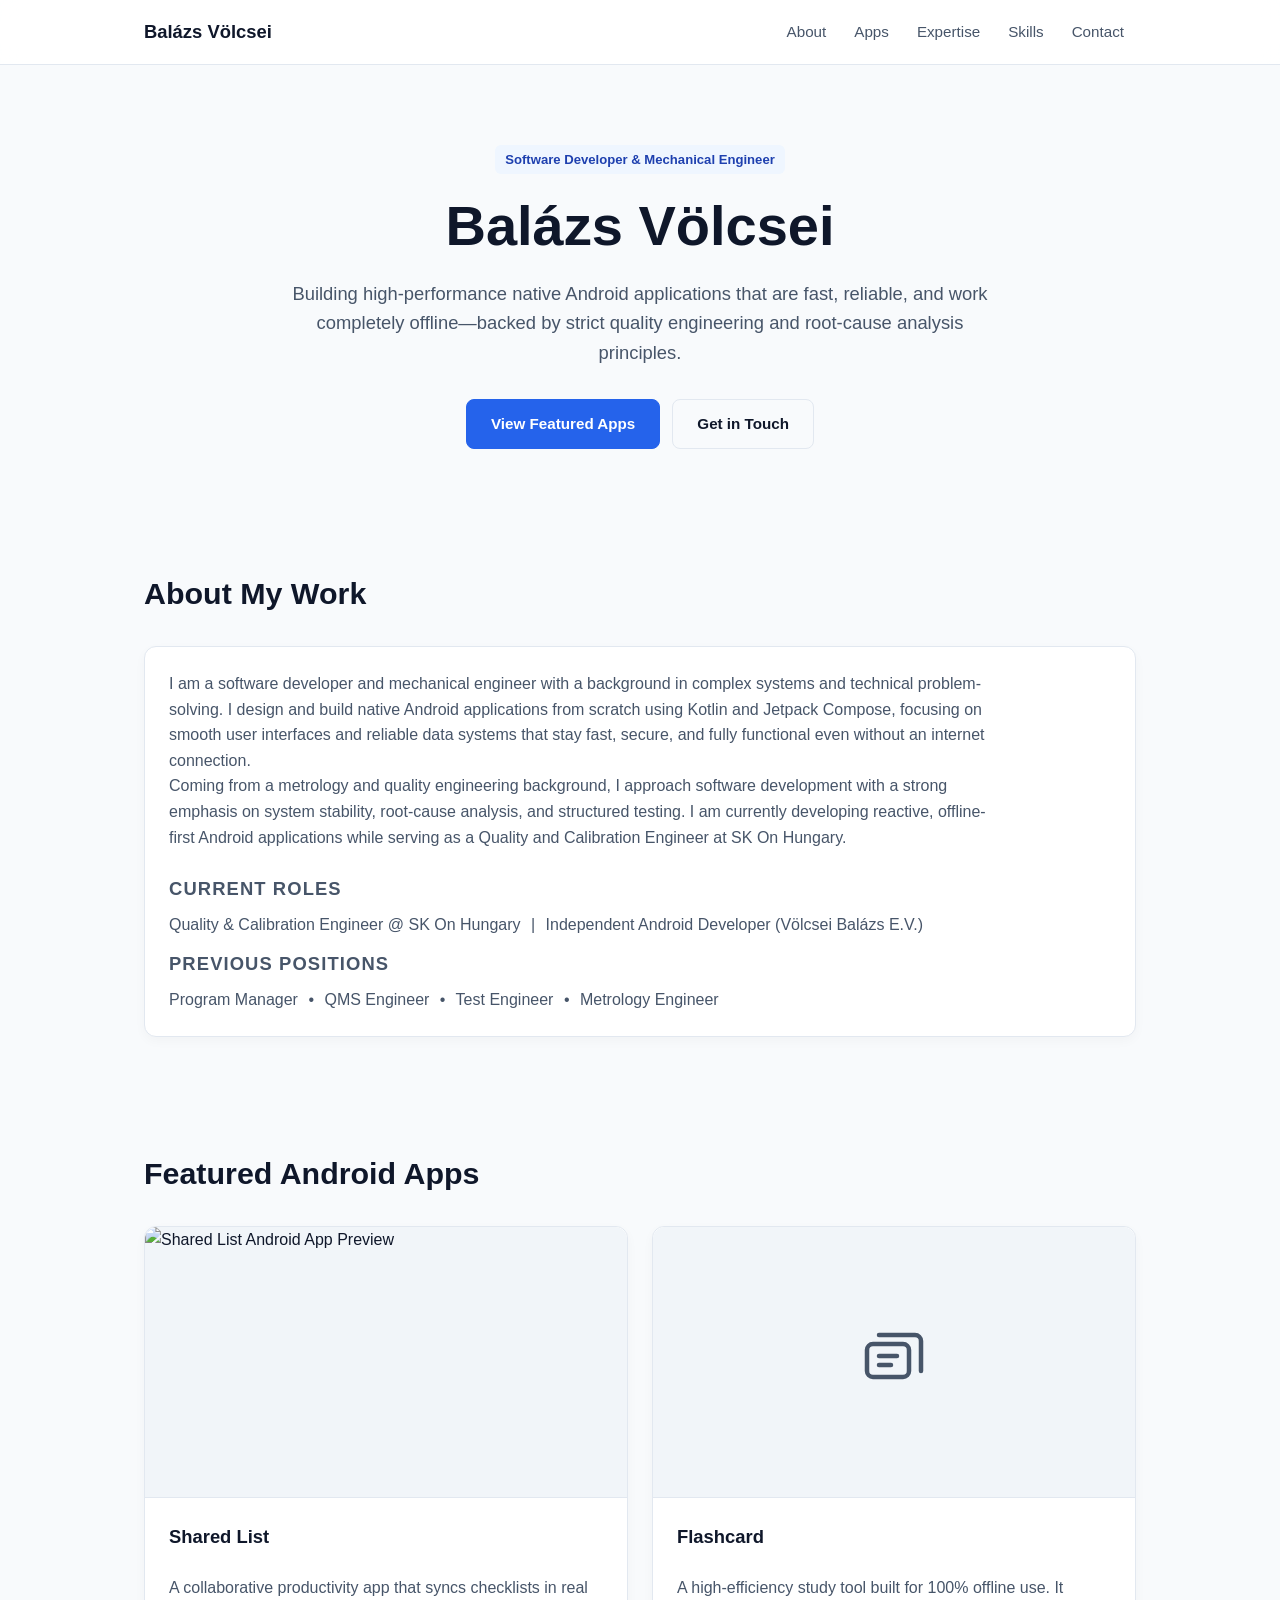
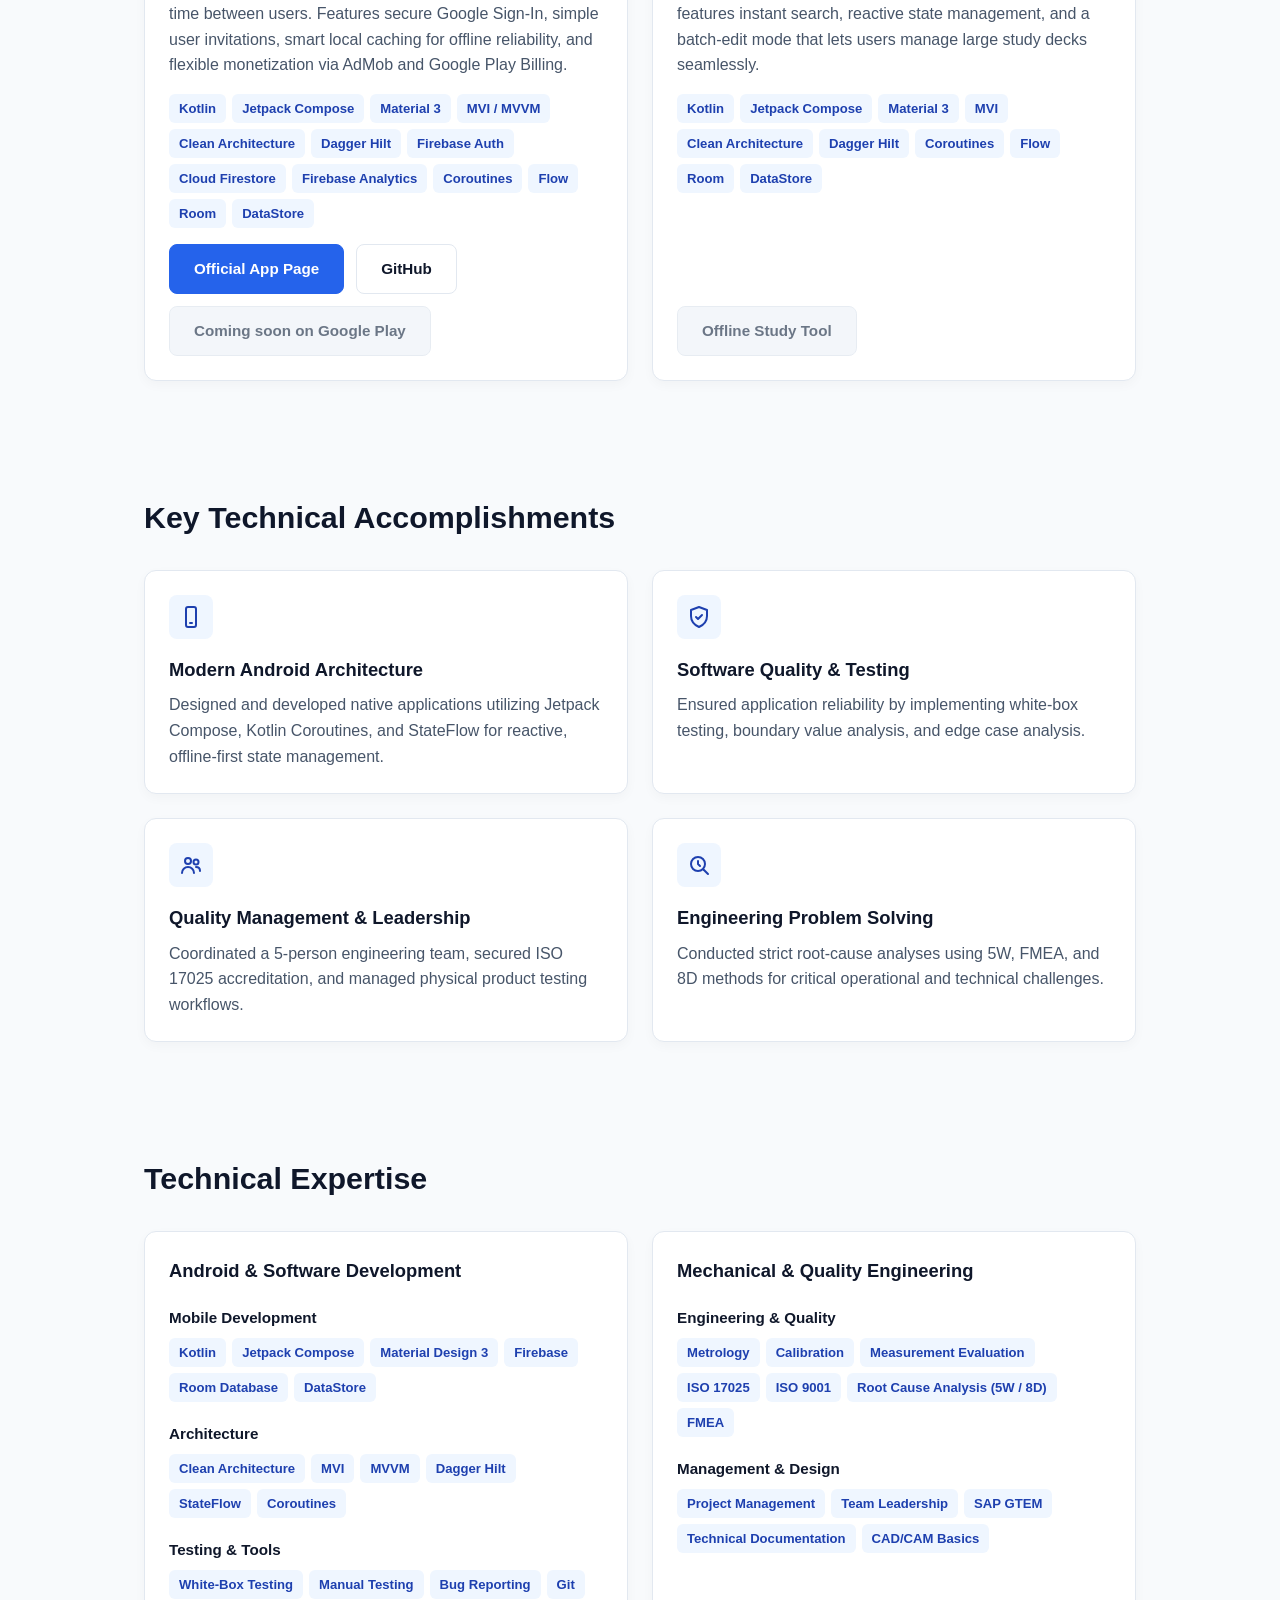
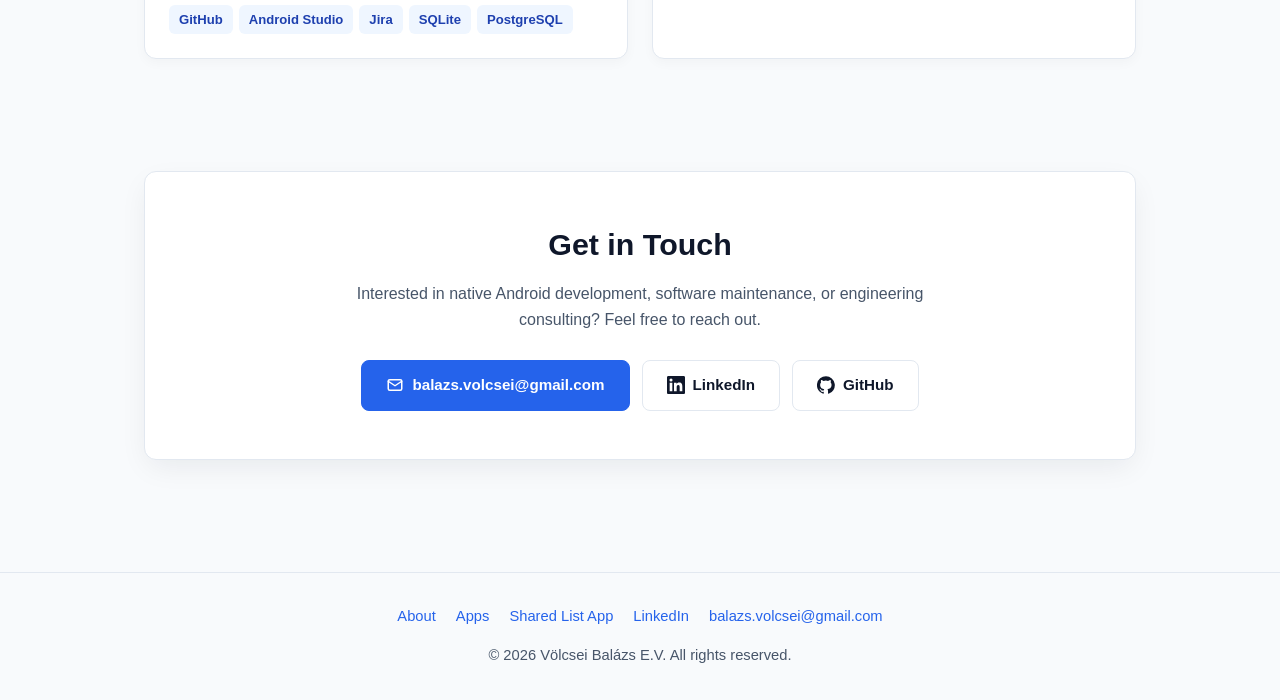
==== index.html @ e43daa0a "feat: add portfolio website with index.html, style.css, and updated README" ====
<!DOCTYPE html>
<html lang="en">
<head>
  <meta charset="UTF-8">
  <meta name="viewport" content="width=device-width, initial-scale=1">
  <title>Balázs Völcsei – Android Developer &amp; Mechanical Engineer</title>
  <meta name="description" content="Portfolio of Balázs Völcsei: native offline-first Android apps built with Kotlin and Jetpack Compose, backed by quality engineering.">
  <meta name="color-scheme" content="light dark">
  <link rel="stylesheet" href="style.css">
</head>
<body id="top">

<header class="site-header">
  <div class="header-inner">
    <a class="brand" href="#top">Balázs Völcsei</a>
    <nav aria-label="Main navigation">
      <a href="#about">About</a>
      <a href="#apps">Apps</a>
      <a href="#expertise">Expertise</a>
      <a href="#skills">Skills</a>
      <a href="#contact">Contact</a>
    </nav>
  </div>
</header>

<main>
  <section class="hero">
    <div class="container">
      <span class="badge">Software Developer &amp; Mechanical Engineer</span>
      <h1>Balázs Völcsei</h1>
      <p>Building high-performance native Android applications that are fast, reliable, and work completely offline—backed by strict quality engineering and root-cause analysis principles.</p>
      <div class="hero-actions">
        <a class="btn" href="#apps">View Featured Apps</a>
        <a class="btn-outline" href="#contact">Get in Touch</a>
      </div>
    </div>
  </section>

  <section class="block" id="about">
    <div class="container">
      <h2>About My Work</h2>
      <div class="card">
        <div class="about-text">
          <p>I am a software developer and mechanical engineer with a background in complex systems and technical problem-solving. I design and build native Android applications from scratch using Kotlin and Jetpack Compose, focusing on smooth user interfaces and reliable data systems that stay fast, secure, and fully functional even without an internet connection.</p>
          <p>Coming from a metrology and quality engineering background, I approach software development with a strong emphasis on system stability, root-cause analysis, and structured testing. I am currently developing reactive, offline-first Android applications while serving as a Quality and Calibration Engineer at SK On Hungary.</p>
        </div>
        <div class="role-strip">
          <div>
            <h3>Current Roles</h3>
            <p>Quality &amp; Calibration Engineer @ SK On Hungary <span class="sep">|</span> Independent Android Developer (Völcsei Balázs E.V.)</p>
          </div>
          <div>
            <h3>Previous Positions</h3>
            <p>Program Manager <span class="sep">•</span> QMS Engineer <span class="sep">•</span> Test Engineer <span class="sep">•</span> Metrology Engineer</p>
          </div>
        </div>
      </div>
    </div>
  </section>

  <section class="block" id="apps">
    <div class="container">
      <h2>Featured Android Apps</h2>
      <div class="grid-2">

        <article class="card app-card">
          <div class="preview">
            <img src="https://github.com/user-attachments/assets/419040e9-edf5-4b3a-be6b-ce8bc3523b4f" alt="Shared List Android App Preview" loading="lazy">
          </div>
          <div class="body">
            <h3>Shared List</h3>
            <p>A collaborative productivity app that syncs checklists in real time between users. Features secure Google Sign-In, simple user invitations, smart local caching for offline reliability, and flexible monetization via AdMob and Google Play Billing.</p>
            <div class="tags">
              <span class="tag">Kotlin</span><span class="tag">Jetpack Compose</span><span class="tag">Material 3</span><span class="tag">MVI / MVVM</span><span class="tag">Clean Architecture</span><span class="tag">Dagger Hilt</span><span class="tag">Firebase Auth</span><span class="tag">Cloud Firestore</span><span class="tag">Firebase Analytics</span><span class="tag">Coroutines</span><span class="tag">Flow</span><span class="tag">Room</span><span class="tag">DataStore</span>
            </div>
            <div class="card-actions">
              <a class="btn" href="https://balazs-volcsei.github.io/shared-list-android/">Official App Page</a>
              <a class="btn-outline" href="https://github.com/balazs-volcsei/shared-list-android">GitHub</a>
              <span class="btn-disabled" aria-disabled="true">Coming soon on Google Play</span>
            </div>
          </div>
        </article>

        <article class="card app-card">
          <div class="preview placeholder">
            <!-- Replace this placeholder with the screenshot when available:
                 <img src="path/to/flashcard-screenshot.png" alt="Flashcard Android App Preview" loading="lazy"> -->
            <svg viewBox="0 0 24 24" fill="none" stroke="currentColor" stroke-width="1.5" stroke-linecap="round" stroke-linejoin="round" aria-hidden="true">
              <rect x="3" y="6" width="14" height="11" rx="2"/>
              <path d="M7 3h12a2 2 0 0 1 2 2v10"/>
              <path d="M7 10h6M7 13h4"/>
            </svg>
          </div>
          <div class="body">
            <h3>Flashcard</h3>
            <p>A high-efficiency study tool built for 100% offline use. It features instant search, reactive state management, and a batch-edit mode that lets users manage large study decks seamlessly.</p>
            <div class="tags">
              <span class="tag">Kotlin</span><span class="tag">Jetpack Compose</span><span class="tag">Material 3</span><span class="tag">MVI</span><span class="tag">Clean Architecture</span><span class="tag">Dagger Hilt</span><span class="tag">Coroutines</span><span class="tag">Flow</span><span class="tag">Room</span><span class="tag">DataStore</span>
            </div>
            <div class="card-actions">
              <!-- When published, replace with: <a class="btn" href="GOOGLE_PLAY_OR_GITHUB_URL">...</a> -->
              <span class="btn-disabled" aria-disabled="true">Offline Study Tool</span>
            </div>
          </div>
        </article>

      </div>
    </div>
  </section>

  <section class="block" id="expertise">
    <div class="container">
      <h2>Key Technical Accomplishments</h2>
      <div class="grid-2">
        <div class="card">
          <div class="card-icon"><svg viewBox="0 0 24 24" fill="none" stroke="currentColor" stroke-width="2" stroke-linecap="round" stroke-linejoin="round" aria-hidden="true"><rect x="7" y="2" width="10" height="20" rx="2"/><path d="M11 18h2"/></svg></div>
          <h3>Modern Android Architecture</h3>
          <p>Designed and developed native applications utilizing Jetpack Compose, Kotlin Coroutines, and StateFlow for reactive, offline-first state management.</p>
        </div>
        <div class="card">
          <div class="card-icon"><svg viewBox="0 0 24 24" fill="none" stroke="currentColor" stroke-width="2" stroke-linecap="round" stroke-linejoin="round" aria-hidden="true"><path d="M12 2l8 3v6c0 5-3.5 9-8 11-4.5-2-8-6-8-11V5z"/><path d="M9 12l2 2 4-4"/></svg></div>
          <h3>Software Quality &amp; Testing</h3>
          <p>Ensured application reliability by implementing white-box testing, boundary value analysis, and edge case analysis.</p>
        </div>
        <div class="card">
          <div class="card-icon"><svg viewBox="0 0 24 24" fill="none" stroke="currentColor" stroke-width="2" stroke-linecap="round" stroke-linejoin="round" aria-hidden="true"><circle cx="9" cy="8" r="3"/><path d="M3 20c0-3.3 2.7-6 6-6s6 2.7 6 6"/><circle cx="17" cy="9" r="2.5"/><path d="M17 14c2.5 0 4 1.8 4 4"/></svg></div>
          <h3>Quality Management &amp; Leadership</h3>
          <p>Coordinated a 5-person engineering team, secured ISO 17025 accreditation, and managed physical product testing workflows.</p>
        </div>
        <div class="card">
          <div class="card-icon"><svg viewBox="0 0 24 24" fill="none" stroke="currentColor" stroke-width="2" stroke-linecap="round" stroke-linejoin="round" aria-hidden="true"><circle cx="11" cy="11" r="7"/><path d="M21 21l-4.3-4.3"/><path d="M11 8v3l2 2"/></svg></div>
          <h3>Engineering Problem Solving</h3>
          <p>Conducted strict root-cause analyses using 5W, FMEA, and 8D methods for critical operational and technical challenges.</p>
        </div>
      </div>
    </div>
  </section>

  <section class="block" id="skills">
    <div class="container">
      <h2>Technical Expertise</h2>
      <div class="grid-2">
        <div class="card">
          <h3>Android &amp; Software Development</h3>
          <div class="skill-group">
            <h4>Mobile Development</h4>
            <div class="tags"><span class="tag">Kotlin</span><span class="tag">Jetpack Compose</span><span class="tag">Material Design 3</span><span class="tag">Firebase</span><span class="tag">Room Database</span><span class="tag">DataStore</span></div>
          </div>
          <div class="skill-group">
            <h4>Architecture</h4>
            <div class="tags"><span class="tag">Clean Architecture</span><span class="tag">MVI</span><span class="tag">MVVM</span><span class="tag">Dagger Hilt</span><span class="tag">StateFlow</span><span class="tag">Coroutines</span></div>
          </div>
          <div class="skill-group">
            <h4>Testing &amp; Tools</h4>
            <div class="tags"><span class="tag">White-Box Testing</span><span class="tag">Manual Testing</span><span class="tag">Bug Reporting</span><span class="tag">Git</span><span class="tag">GitHub</span><span class="tag">Android Studio</span><span class="tag">Jira</span><span class="tag">SQLite</span><span class="tag">PostgreSQL</span></div>
          </div>
        </div>
        <div class="card">
          <h3>Mechanical &amp; Quality Engineering</h3>
          <div class="skill-group">
            <h4>Engineering &amp; Quality</h4>
            <div class="tags"><span class="tag">Metrology</span><span class="tag">Calibration</span><span class="tag">Measurement Evaluation</span><span class="tag">ISO 17025</span><span class="tag">ISO 9001</span><span class="tag">Root Cause Analysis (5W / 8D)</span><span class="tag">FMEA</span></div>
          </div>
          <div class="skill-group">
            <h4>Management &amp; Design</h4>
            <div class="tags"><span class="tag">Project Management</span><span class="tag">Team Leadership</span><span class="tag">SAP GTEM</span><span class="tag">Technical Documentation</span><span class="tag">CAD/CAM Basics</span></div>
          </div>
        </div>
      </div>
    </div>
  </section>

  <section class="block" id="contact">
    <div class="container">
      <div class="card contact-card">
        <h2>Get in Touch</h2>
        <p>Interested in native Android development, software maintenance, or engineering consulting? Feel free to reach out.</p>
        <div class="card-actions">
          <a class="btn" href="mailto:balazs.volcsei@gmail.com">
            <svg viewBox="0 0 24 24" fill="none" stroke="currentColor" stroke-width="2" stroke-linecap="round" stroke-linejoin="round" aria-hidden="true"><rect x="3" y="5" width="18" height="14" rx="2"/><path d="M3 7l9 6 9-6"/></svg>
            balazs.volcsei@gmail.com
          </a>
          <a class="btn-outline" href="https://www.linkedin.com/in/balazs-volcsei/">
            <svg viewBox="0 0 24 24" fill="currentColor" aria-hidden="true"><path d="M20.45 20.45h-3.56v-5.57c0-1.33-.03-3.04-1.85-3.04-1.86 0-2.14 1.45-2.14 2.94v5.67H9.34V9h3.41v1.56h.05c.48-.9 1.64-1.85 3.37-1.85 3.6 0 4.27 2.37 4.27 5.46v6.28zM5.34 7.43a2.06 2.06 0 1 1 0-4.12 2.06 2.06 0 0 1 0 4.12zM7.12 20.45H3.56V9h3.56v11.45zM22.22 0H1.77C.79 0 0 .77 0 1.73v20.54C0 23.23.79 24 1.77 24h20.45c.98 0 1.78-.77 1.78-1.73V1.73C24 .77 23.2 0 22.22 0z"/></svg>
            LinkedIn
          </a>
          <a class="btn-outline" href="https://github.com/balazs-volcsei">
            <svg viewBox="0 0 24 24" fill="currentColor" aria-hidden="true"><path d="M12 .3a12 12 0 0 0-3.8 23.4c.6.1.8-.3.8-.6v-2c-3.3.7-4-1.6-4-1.6-.6-1.4-1.4-1.8-1.4-1.8-1-.7.1-.7.1-.7 1.2.1 1.8 1.2 1.8 1.2 1 1.8 2.8 1.3 3.5 1 .1-.8.4-1.3.7-1.6-2.7-.3-5.5-1.3-5.5-5.9 0-1.3.5-2.4 1.2-3.2-.1-.3-.5-1.5.1-3.2 0 0 1-.3 3.3 1.2a11.5 11.5 0 0 1 6 0c2.3-1.5 3.3-1.2 3.3-1.2.6 1.7.2 2.9.1 3.2.8.8 1.2 1.9 1.2 3.2 0 4.6-2.8 5.6-5.5 5.9.4.4.8 1.1.8 2.2v3.3c0 .3.2.7.8.6A12 12 0 0 0 12 .3z"/></svg>
            GitHub
          </a>
        </div>
      </div>
    </div>
  </section>
</main>

<footer>
  <div class="container">
    <div class="footer-links">
      <a href="#about">About</a>
      <a href="#apps">Apps</a>
      <a href="https://balazs-volcsei.github.io/shared-list-android/">Shared List App</a>
      <a href="https://www.linkedin.com/in/balazs-volcsei/">LinkedIn</a>
      <a href="mailto:balazs.volcsei@gmail.com">balazs.volcsei@gmail.com</a>
    </div>
    <p>&copy; 2026 Völcsei Balázs E.V. All rights reserved.</p>
  </div>
</footer>

</body>
</html>
---- style.css ----
:root {
  --bg: #f8fafc; --surface: #ffffff; --surface-hover: #f1f5f9;
  --header-bg: rgba(255, 255, 255, 0.88);
  --text: #0f172a; --text-muted: #475569;
  --primary: #2563eb; --primary-hover: #1d4ed8;
  --border: #e2e8f0; --badge-bg: #eff6ff; --badge-text: #1e40af;
  --shadow: 0 10px 30px -5px rgba(15, 23, 42, 0.08);
  --card-shadow: 0 4px 12px rgba(15, 23, 42, 0.03);
}
@media (prefers-color-scheme: dark) {
  :root {
    --bg: #0b1120; --surface: #151f32; --surface-hover: #1e293b;
    --header-bg: rgba(21, 31, 50, 0.88);
    --text: #f8fafc; --text-muted: #94a3b8;
    --primary: #3b82f6; --primary-hover: #60a5fa;
    --border: #26354d; --badge-bg: rgba(59, 130, 246, 0.16); --badge-text: #93c5fd;
    --shadow: 0 16px 36px -6px rgba(0, 0, 0, 0.45);
    --card-shadow: 0 4px 16px rgba(0, 0, 0, 0.2);
  }
}
* { box-sizing: border-box; }
html { scroll-behavior: smooth; }
section[id] { scroll-margin-top: 100px; }
body {
  margin: 0; background: var(--bg); color: var(--text);
  font-family: -apple-system, BlinkMacSystemFont, "Segoe UI", Roboto, Helvetica, Arial, sans-serif;
  line-height: 1.6;
}
a { color: var(--primary); text-decoration: none; }
a:hover { color: var(--primary-hover); }
.container { max-width: 1040px; margin: 0 auto; padding: 0 24px; }

header.site-header {
  position: sticky; top: 0; z-index: 100;
  background: var(--header-bg);
  -webkit-backdrop-filter: blur(12px); backdrop-filter: blur(12px);
  border-bottom: 1px solid var(--border);
}
.header-inner { display: flex; justify-content: space-between; align-items: center; padding: 14px 24px; max-width: 1040px; margin: 0 auto; gap: 12px; }
.brand { font-weight: 700; font-size: 1.15rem; color: var(--text); }
.brand:hover { color: var(--primary); }
nav { display: flex; gap: 4px; flex-wrap: wrap; }
nav a { padding: 6px 12px; border-radius: 6px; color: var(--text-muted); font-weight: 500; font-size: 0.95rem; }
nav a:hover { background: var(--surface-hover); color: var(--text); }

.hero { padding: 80px 0 64px; text-align: center; }
.badge, .tag {
  display: inline-block; background: var(--badge-bg); color: var(--badge-text);
  border-radius: 6px; padding: 4px 10px; font-size: 0.82rem; font-weight: 600;
}
.hero .badge { margin-bottom: 20px; }
.hero h1 { font-size: clamp(2.2rem, 6vw, 3.5rem); line-height: 1.15; margin: 0 0 20px; }
.hero p { max-width: 720px; margin: 0 auto 32px; color: var(--text-muted); font-size: 1.15rem; }
.hero-actions, .card-actions { display: flex; gap: 12px; flex-wrap: wrap; }
.hero-actions { justify-content: center; }

.btn, .btn-outline, .btn-disabled {
  display: inline-flex; align-items: center; justify-content: center; gap: 8px;
  padding: 12px 24px; border-radius: 8px; font-weight: 600; font-size: 0.95rem;
  border: 1px solid transparent; box-shadow: none; cursor: pointer;
  transition: background 0.15s, border-color 0.15s, color 0.15s;
}
.btn { background: var(--primary); border-color: var(--primary); color: #fff; }
.btn:hover { background: var(--primary-hover); border-color: var(--primary-hover); color: #fff; }
.btn-outline { background: transparent; border-color: var(--border); color: var(--text); }
.btn-outline:hover { background: var(--surface-hover); border-color: var(--primary); color: var(--primary); }
.btn-disabled { background: var(--surface-hover); border-color: var(--border); color: var(--text-muted); cursor: not-allowed; opacity: 0.8; }
.btn svg, .btn-outline svg { width: 18px; height: 18px; flex-shrink: 0; }

section.block { padding: 56px 0; }
section.block > .container > h2 { font-size: 1.9rem; margin: 0 0 28px; }

.card {
  background: var(--surface); border: 1px solid var(--border);
  border-radius: 12px; box-shadow: var(--card-shadow); padding: 24px;
}
.about-text p { color: var(--text-muted); margin: 0 0 16px; max-width: 820px; }
.role-strip { margin-top: 24px; display: grid; gap: 12px; }
.role-strip h3 { margin: 0 0 4px; font-size: 0.8rem; text-transform: uppercase; letter-spacing: 0.06em; color: var(--text-muted); }
.role-strip p { margin: 0; color: var(--text); font-weight: 500; }
.role-strip .sep { color: var(--text-muted); margin: 0 6px; }

.grid-2 { display: grid; grid-template-columns: repeat(2, 1fr); gap: 24px; }
.app-card { display: flex; flex-direction: column; padding: 0; overflow: hidden; }
.app-card .body { padding: 24px; display: flex; flex-direction: column; gap: 16px; flex: 1; }
.app-card h3 { margin: 0; font-size: 1.4rem; }
.app-card p { margin: 0; color: var(--text-muted); }
.app-card .card-actions { margin-top: auto; }
.preview { aspect-ratio: 16 / 9; width: 100%; border-bottom: 1px solid var(--border); background: var(--surface-hover); overflow: hidden; border-radius: 12px 12px 0 0; }
.preview img { width: 100%; height: 100%; object-fit: cover; display: block; }
.preview.placeholder { display: flex; align-items: center; justify-content: center; color: var(--text-muted); }
.preview.placeholder svg { width: 72px; height: 72px; }
.tags { display: flex; flex-wrap: wrap; gap: 6px; }

.card-icon {
  width: 44px; height: 44px; border-radius: 8px; background: var(--badge-bg); color: var(--badge-text);
  display: flex; align-items: center; justify-content: center; margin-bottom: 16px;
}
.card-icon svg { width: 24px; height: 24px; }
.card h3 { margin: 0 0 8px; font-size: 1.15rem; }
.card p { margin: 0; color: var(--text-muted); }
.skill-group { margin-top: 20px; }
.skill-group h4 { margin: 0 0 8px; font-size: 0.95rem; }

.contact-card { text-align: center; padding: 48px 24px; box-shadow: var(--shadow); }
.contact-card h2 { margin: 0 0 12px; font-size: 1.9rem; }
.contact-card p { color: var(--text-muted); max-width: 600px; margin: 0 auto 28px; }
.contact-card .card-actions { justify-content: center; }

footer { border-top: 1px solid var(--border); margin-top: 56px; padding: 32px 0; text-align: center; color: var(--text-muted); font-size: 0.92rem; }
.footer-links { display: flex; justify-content: center; flex-wrap: wrap; gap: 8px 20px; margin-bottom: 16px; }
footer p { margin: 0; }

@media (max-width: 640px) {
  .container { padding: 0 16px; }
  .header-inner { flex-direction: column; padding: 12px 16px; text-align: center; }
  nav { justify-content: center; }
  .grid-2 { grid-template-columns: 1fr; }
  .hero { padding: 48px 0 40px; }
  .hero-actions .btn, .hero-actions .btn-outline, .contact-card .card-actions > * { width: 100%; }
}
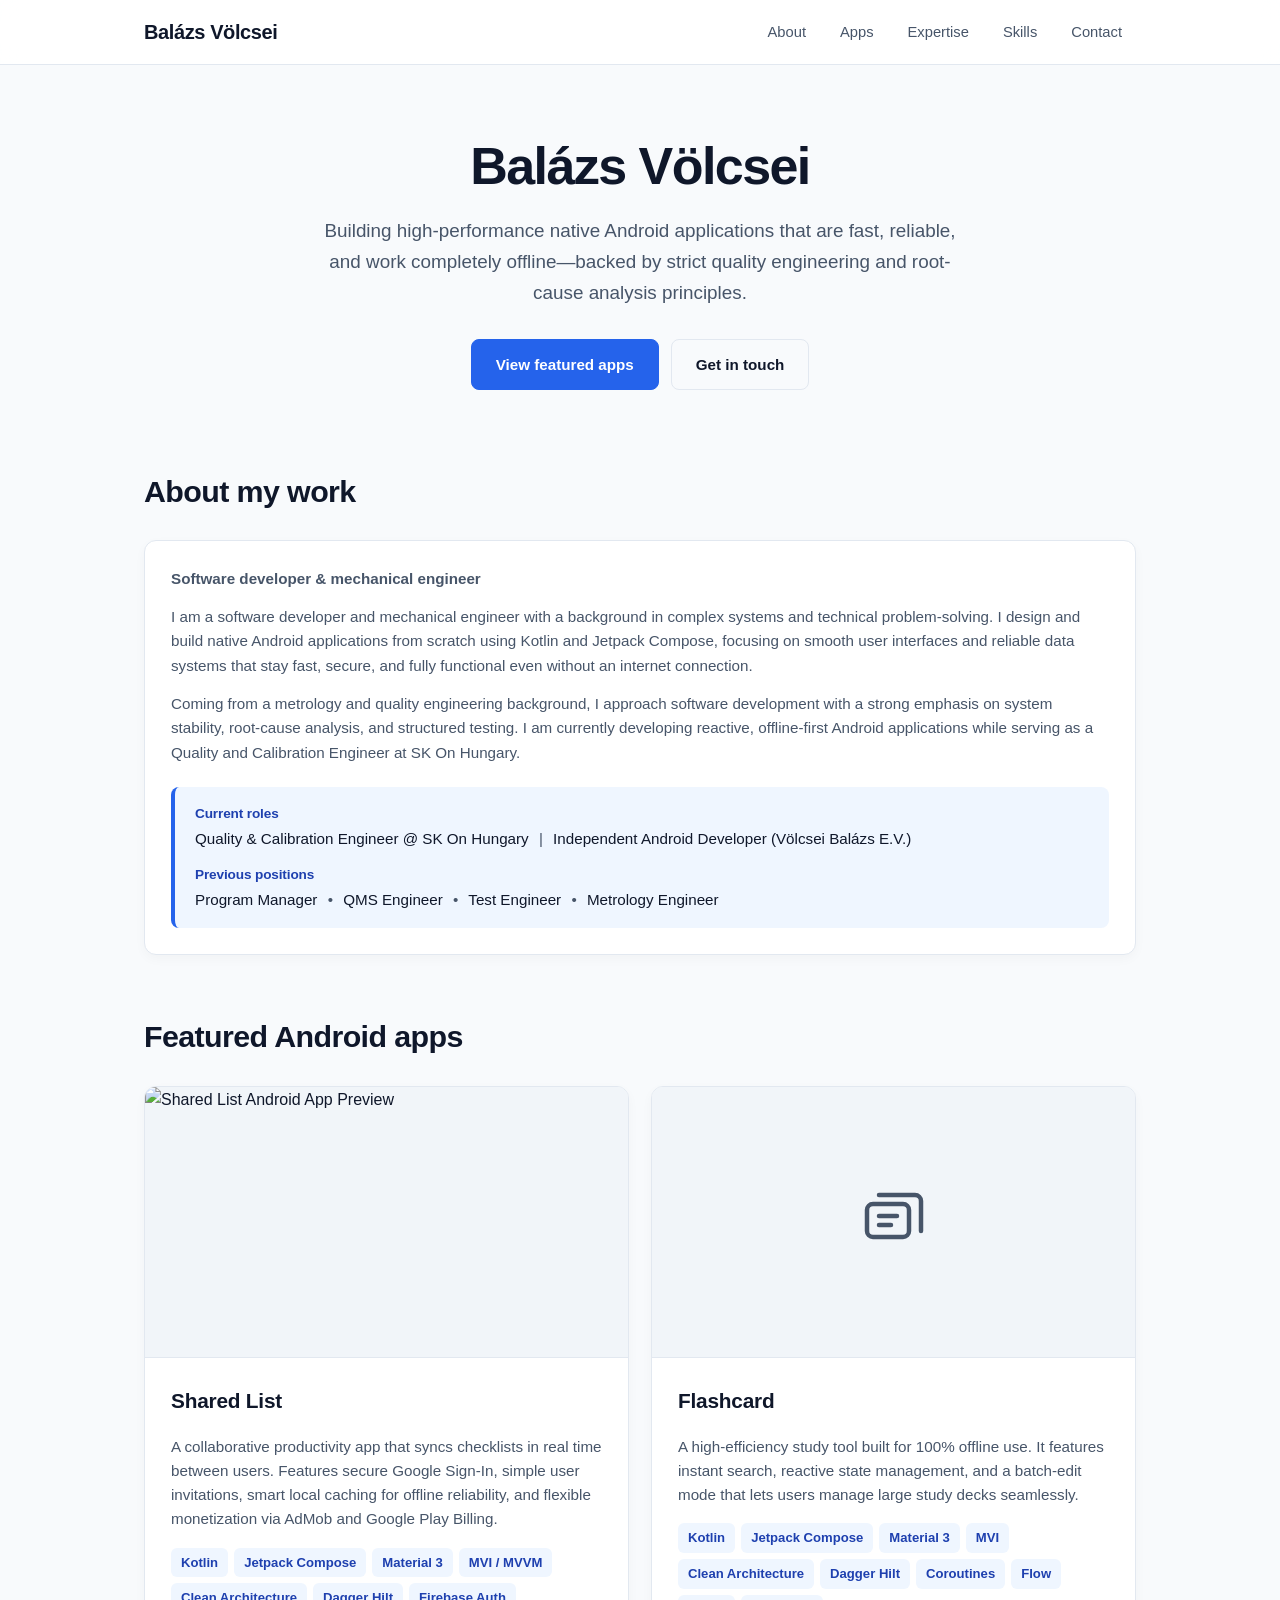
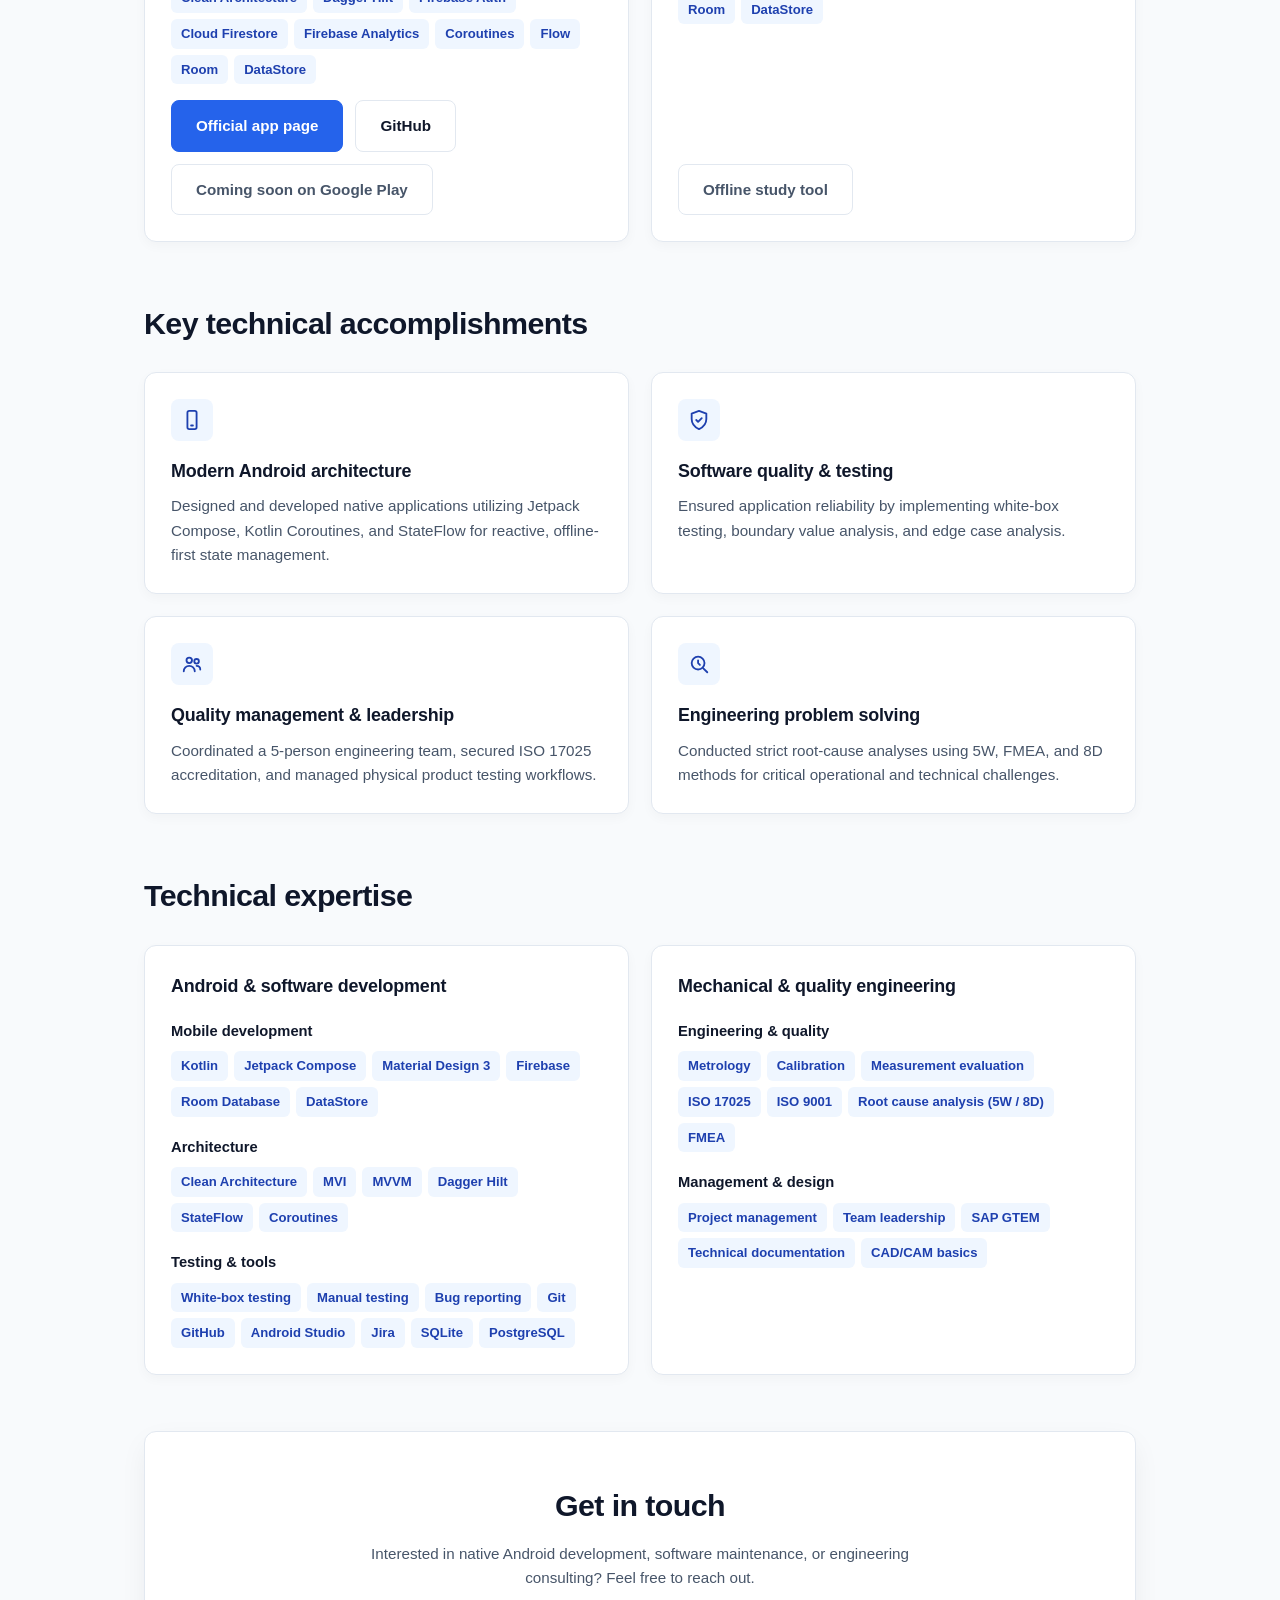
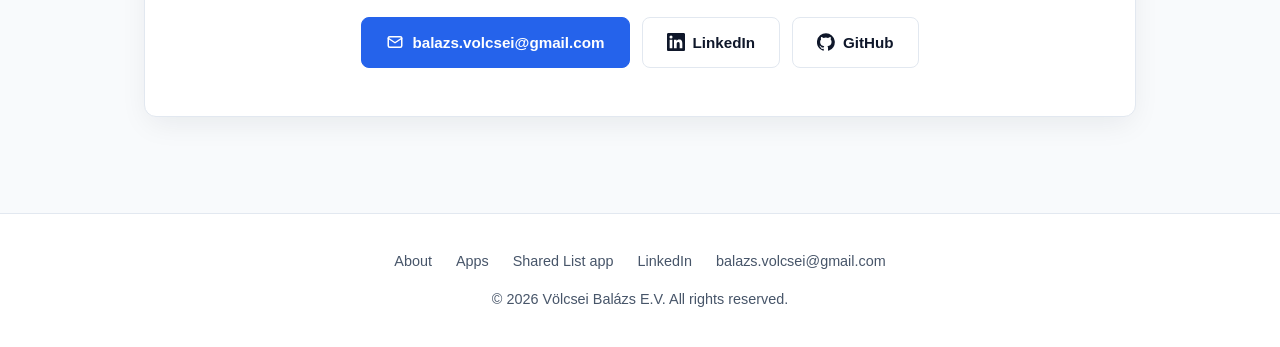
==== commit 0e3aea0c: "refactor: update HTML structure and styling for portfolio layout" ====
--- a/index.html
+++ b/index.html
@@ -1,149 +1,134 @@
 <!DOCTYPE html>
 <html lang="en">
 <head>
-  <meta charset="UTF-8">
-  <meta name="viewport" content="width=device-width, initial-scale=1">
-  <title>Balázs Völcsei – Android Developer &amp; Mechanical Engineer</title>
-  <meta name="description" content="Portfolio of Balázs Völcsei: native offline-first Android apps built with Kotlin and Jetpack Compose, backed by quality engineering.">
-  <meta name="color-scheme" content="light dark">
-  <link rel="stylesheet" href="style.css">
+  <meta charset="UTF-8" />
+  <meta name="viewport" content="width=device-width, initial-scale=1.0" />
+  <title>Balázs Völcsei – Android developer &amp; mechanical engineer</title>
+  <meta name="description" content="Portfolio of Balázs Völcsei: native offline-first Android apps built with Kotlin and Jetpack Compose, backed by quality engineering." />
+  <meta name="color-scheme" content="light dark" />
+  <link rel="stylesheet" href="style.css" />
 </head>
 <body id="top">
+  <header>
+    <div class="container nav">
+      <a href="#top" class="brand">Balázs Völcsei</a>
+      <nav class="nav-links" aria-label="Main navigation">
+        <a href="#about">About</a>
+        <a href="#apps">Apps</a>
+        <a href="#expertise">Expertise</a>
+        <a href="#skills">Skills</a>
+        <a href="#contact">Contact</a>
+      </nav>
+    </div>
+  </header>
 
-<header class="site-header">
-  <div class="header-inner">
-    <a class="brand" href="#top">Balázs Völcsei</a>
-    <nav aria-label="Main navigation">
-      <a href="#about">About</a>
-      <a href="#apps">Apps</a>
-      <a href="#expertise">Expertise</a>
-      <a href="#skills">Skills</a>
-      <a href="#contact">Contact</a>
-    </nav>
-  </div>
-</header>
+  <main class="container">
+    <section class="hero">
+      <h1>Balázs Völcsei</h1>
+      <p class="subtitle">Building high-performance native Android applications that are fast, reliable, and work completely offline—backed by strict quality engineering and root-cause analysis principles.</p>
+      <div class="hero-actions">
+        <a class="btn" href="#apps">View featured apps</a>
+        <a class="btn-outline" href="#contact">Get in touch</a>
+      </div>
+    </section>
 
-<main>
-  <section class="hero">
-    <div class="container">
-      <span class="badge">Software Developer &amp; Mechanical Engineer</span>
-      <h1>Balázs Völcsei</h1>
-      <p>Building high-performance native Android applications that are fast, reliable, and work completely offline—backed by strict quality engineering and root-cause analysis principles.</p>
-      <div class="hero-actions">
-        <a class="btn" href="#apps">View Featured Apps</a>
-        <a class="btn-outline" href="#contact">Get in Touch</a>
-      </div>
-    </div>
-  </section>
-
-  <section class="block" id="about">
-    <div class="container">
-      <h2>About My Work</h2>
-      <div class="card">
-        <div class="about-text">
-          <p>I am a software developer and mechanical engineer with a background in complex systems and technical problem-solving. I design and build native Android applications from scratch using Kotlin and Jetpack Compose, focusing on smooth user interfaces and reliable data systems that stay fast, secure, and fully functional even without an internet connection.</p>
-          <p>Coming from a metrology and quality engineering background, I approach software development with a strong emphasis on system stability, root-cause analysis, and structured testing. I am currently developing reactive, offline-first Android applications while serving as a Quality and Calibration Engineer at SK On Hungary.</p>
-        </div>
+    <section class="block" id="about">
+      <h2>About my work</h2>
+      <div class="card about-card">
+        <p class="role-line">Software developer &amp; mechanical engineer</p>
+        <p>I am a software developer and mechanical engineer with a background in complex systems and technical problem-solving. I design and build native Android applications from scratch using Kotlin and Jetpack Compose, focusing on smooth user interfaces and reliable data systems that stay fast, secure, and fully functional even without an internet connection.</p>
+        <p>Coming from a metrology and quality engineering background, I approach software development with a strong emphasis on system stability, root-cause analysis, and structured testing. I am currently developing reactive, offline-first Android applications while serving as a Quality and Calibration Engineer at SK On Hungary.</p>
         <div class="role-strip">
           <div>
-            <h3>Current Roles</h3>
+            <h3>Current roles</h3>
             <p>Quality &amp; Calibration Engineer @ SK On Hungary <span class="sep">|</span> Independent Android Developer (Völcsei Balázs E.V.)</p>
           </div>
           <div>
-            <h3>Previous Positions</h3>
+            <h3>Previous positions</h3>
             <p>Program Manager <span class="sep">•</span> QMS Engineer <span class="sep">•</span> Test Engineer <span class="sep">•</span> Metrology Engineer</p>
           </div>
         </div>
       </div>
-    </div>
-  </section>
+    </section>
 
-  <section class="block" id="apps">
-    <div class="container">
-      <h2>Featured Android Apps</h2>
+    <section class="block" id="apps">
+      <h2>Featured Android apps</h2>
       <div class="grid-2">
 
         <article class="card app-card">
           <div class="preview">
-            <img src="https://github.com/user-attachments/assets/419040e9-edf5-4b3a-be6b-ce8bc3523b4f" alt="Shared List Android App Preview" loading="lazy">
+            <img src="https://github.com/user-attachments/assets/419040e9-edf5-4b3a-be6b-ce8bc3523b4f" alt="Shared List Android App Preview" loading="lazy" />
           </div>
-          <div class="body">
+          <div class="app-body">
             <h3>Shared List</h3>
             <p>A collaborative productivity app that syncs checklists in real time between users. Features secure Google Sign-In, simple user invitations, smart local caching for offline reliability, and flexible monetization via AdMob and Google Play Billing.</p>
             <div class="tags">
               <span class="tag">Kotlin</span><span class="tag">Jetpack Compose</span><span class="tag">Material 3</span><span class="tag">MVI / MVVM</span><span class="tag">Clean Architecture</span><span class="tag">Dagger Hilt</span><span class="tag">Firebase Auth</span><span class="tag">Cloud Firestore</span><span class="tag">Firebase Analytics</span><span class="tag">Coroutines</span><span class="tag">Flow</span><span class="tag">Room</span><span class="tag">DataStore</span>
             </div>
             <div class="card-actions">
-              <a class="btn" href="https://balazs-volcsei.github.io/shared-list-android/">Official App Page</a>
+              <a class="btn" href="https://balazs-volcsei.github.io/shared-list-android/">Official app page</a>
               <a class="btn-outline" href="https://github.com/balazs-volcsei/shared-list-android">GitHub</a>
-              <span class="btn-disabled" aria-disabled="true">Coming soon on Google Play</span>
+              <span class="btn-disabled">Coming soon on Google Play</span>
             </div>
           </div>
         </article>
 
         <article class="card app-card">
           <div class="preview placeholder">
-            <!-- Replace this placeholder with the screenshot when available:
-                 <img src="path/to/flashcard-screenshot.png" alt="Flashcard Android App Preview" loading="lazy"> -->
-            <svg viewBox="0 0 24 24" fill="none" stroke="currentColor" stroke-width="1.5" stroke-linecap="round" stroke-linejoin="round" aria-hidden="true">
-              <rect x="3" y="6" width="14" height="11" rx="2"/>
-              <path d="M7 3h12a2 2 0 0 1 2 2v10"/>
-              <path d="M7 10h6M7 13h4"/>
-            </svg>
+            <!-- Swap this placeholder for the screenshot when available:
+            <img src="path/to/flashcard-screenshot.png" alt="Flashcard Android App Preview" loading="lazy" /> -->
+            <svg viewBox="0 0 24 24" fill="none" stroke="currentColor" stroke-width="1.5" stroke-linecap="round" stroke-linejoin="round" aria-hidden="true"><rect x="3" y="6" width="14" height="11" rx="2"/><path d="M7 3h12a2 2 0 0 1 2 2v10"/><path d="M7 10h6M7 13h4"/></svg>
           </div>
-          <div class="body">
+          <div class="app-body">
             <h3>Flashcard</h3>
             <p>A high-efficiency study tool built for 100% offline use. It features instant search, reactive state management, and a batch-edit mode that lets users manage large study decks seamlessly.</p>
             <div class="tags">
               <span class="tag">Kotlin</span><span class="tag">Jetpack Compose</span><span class="tag">Material 3</span><span class="tag">MVI</span><span class="tag">Clean Architecture</span><span class="tag">Dagger Hilt</span><span class="tag">Coroutines</span><span class="tag">Flow</span><span class="tag">Room</span><span class="tag">DataStore</span>
             </div>
             <div class="card-actions">
-              <!-- When published, replace with: <a class="btn" href="GOOGLE_PLAY_OR_GITHUB_URL">...</a> -->
-              <span class="btn-disabled" aria-disabled="true">Offline Study Tool</span>
+              <!-- When published, swap the <span> below with a link to Google Play or GitHub:
+              <a class="btn" href="GOOGLE_PLAY_OR_GITHUB_URL">View app</a> -->
+              <span class="btn-disabled">Offline study tool</span>
             </div>
           </div>
         </article>
 
       </div>
-    </div>
-  </section>
+    </section>
 
-  <section class="block" id="expertise">
-    <div class="container">
-      <h2>Key Technical Accomplishments</h2>
+    <section class="block" id="expertise">
+      <h2>Key technical accomplishments</h2>
       <div class="grid-2">
         <div class="card">
           <div class="card-icon"><svg viewBox="0 0 24 24" fill="none" stroke="currentColor" stroke-width="2" stroke-linecap="round" stroke-linejoin="round" aria-hidden="true"><rect x="7" y="2" width="10" height="20" rx="2"/><path d="M11 18h2"/></svg></div>
-          <h3>Modern Android Architecture</h3>
+          <h3>Modern Android architecture</h3>
           <p>Designed and developed native applications utilizing Jetpack Compose, Kotlin Coroutines, and StateFlow for reactive, offline-first state management.</p>
         </div>
         <div class="card">
           <div class="card-icon"><svg viewBox="0 0 24 24" fill="none" stroke="currentColor" stroke-width="2" stroke-linecap="round" stroke-linejoin="round" aria-hidden="true"><path d="M12 2l8 3v6c0 5-3.5 9-8 11-4.5-2-8-6-8-11V5z"/><path d="M9 12l2 2 4-4"/></svg></div>
-          <h3>Software Quality &amp; Testing</h3>
+          <h3>Software quality &amp; testing</h3>
           <p>Ensured application reliability by implementing white-box testing, boundary value analysis, and edge case analysis.</p>
         </div>
         <div class="card">
           <div class="card-icon"><svg viewBox="0 0 24 24" fill="none" stroke="currentColor" stroke-width="2" stroke-linecap="round" stroke-linejoin="round" aria-hidden="true"><circle cx="9" cy="8" r="3"/><path d="M3 20c0-3.3 2.7-6 6-6s6 2.7 6 6"/><circle cx="17" cy="9" r="2.5"/><path d="M17 14c2.5 0 4 1.8 4 4"/></svg></div>
-          <h3>Quality Management &amp; Leadership</h3>
+          <h3>Quality management &amp; leadership</h3>
           <p>Coordinated a 5-person engineering team, secured ISO 17025 accreditation, and managed physical product testing workflows.</p>
         </div>
         <div class="card">
           <div class="card-icon"><svg viewBox="0 0 24 24" fill="none" stroke="currentColor" stroke-width="2" stroke-linecap="round" stroke-linejoin="round" aria-hidden="true"><circle cx="11" cy="11" r="7"/><path d="M21 21l-4.3-4.3"/><path d="M11 8v3l2 2"/></svg></div>
-          <h3>Engineering Problem Solving</h3>
+          <h3>Engineering problem solving</h3>
           <p>Conducted strict root-cause analyses using 5W, FMEA, and 8D methods for critical operational and technical challenges.</p>
         </div>
       </div>
-    </div>
-  </section>
+    </section>
 
-  <section class="block" id="skills">
-    <div class="container">
-      <h2>Technical Expertise</h2>
+    <section class="block" id="skills">
+      <h2>Technical expertise</h2>
       <div class="grid-2">
         <div class="card">
-          <h3>Android &amp; Software Development</h3>
+          <h3>Android &amp; software development</h3>
           <div class="skill-group">
-            <h4>Mobile Development</h4>
+            <h4>Mobile development</h4>
             <div class="tags"><span class="tag">Kotlin</span><span class="tag">Jetpack Compose</span><span class="tag">Material Design 3</span><span class="tag">Firebase</span><span class="tag">Room Database</span><span class="tag">DataStore</span></div>
           </div>
           <div class="skill-group">
@@ -151,29 +136,27 @@
             <div class="tags"><span class="tag">Clean Architecture</span><span class="tag">MVI</span><span class="tag">MVVM</span><span class="tag">Dagger Hilt</span><span class="tag">StateFlow</span><span class="tag">Coroutines</span></div>
           </div>
           <div class="skill-group">
-            <h4>Testing &amp; Tools</h4>
-            <div class="tags"><span class="tag">White-Box Testing</span><span class="tag">Manual Testing</span><span class="tag">Bug Reporting</span><span class="tag">Git</span><span class="tag">GitHub</span><span class="tag">Android Studio</span><span class="tag">Jira</span><span class="tag">SQLite</span><span class="tag">PostgreSQL</span></div>
+            <h4>Testing &amp; tools</h4>
+            <div class="tags"><span class="tag">White-box testing</span><span class="tag">Manual testing</span><span class="tag">Bug reporting</span><span class="tag">Git</span><span class="tag">GitHub</span><span class="tag">Android Studio</span><span class="tag">Jira</span><span class="tag">SQLite</span><span class="tag">PostgreSQL</span></div>
           </div>
         </div>
         <div class="card">
-          <h3>Mechanical &amp; Quality Engineering</h3>
+          <h3>Mechanical &amp; quality engineering</h3>
           <div class="skill-group">
-            <h4>Engineering &amp; Quality</h4>
-            <div class="tags"><span class="tag">Metrology</span><span class="tag">Calibration</span><span class="tag">Measurement Evaluation</span><span class="tag">ISO 17025</span><span class="tag">ISO 9001</span><span class="tag">Root Cause Analysis (5W / 8D)</span><span class="tag">FMEA</span></div>
+            <h4>Engineering &amp; quality</h4>
+            <div class="tags"><span class="tag">Metrology</span><span class="tag">Calibration</span><span class="tag">Measurement evaluation</span><span class="tag">ISO 17025</span><span class="tag">ISO 9001</span><span class="tag">Root cause analysis (5W / 8D)</span><span class="tag">FMEA</span></div>
           </div>
           <div class="skill-group">
-            <h4>Management &amp; Design</h4>
-            <div class="tags"><span class="tag">Project Management</span><span class="tag">Team Leadership</span><span class="tag">SAP GTEM</span><span class="tag">Technical Documentation</span><span class="tag">CAD/CAM Basics</span></div>
+            <h4>Management &amp; design</h4>
+            <div class="tags"><span class="tag">Project management</span><span class="tag">Team leadership</span><span class="tag">SAP GTEM</span><span class="tag">Technical documentation</span><span class="tag">CAD/CAM basics</span></div>
           </div>
         </div>
       </div>
-    </div>
-  </section>
+    </section>
 
-  <section class="block" id="contact">
-    <div class="container">
+    <section class="block" id="contact">
       <div class="card contact-card">
-        <h2>Get in Touch</h2>
+        <h2>Get in touch</h2>
         <p>Interested in native Android development, software maintenance, or engineering consulting? Feel free to reach out.</p>
         <div class="card-actions">
           <a class="btn" href="mailto:balazs.volcsei@gmail.com">
@@ -190,22 +173,20 @@
           </a>
         </div>
       </div>
+    </section>
+  </main>
+
+  <footer>
+    <div class="container">
+      <div class="footer-links">
+        <a href="#about">About</a>
+        <a href="#apps">Apps</a>
+        <a href="https://balazs-volcsei.github.io/shared-list-android/">Shared List app</a>
+        <a href="https://www.linkedin.com/in/balazs-volcsei/">LinkedIn</a>
+        <a href="mailto:balazs.volcsei@gmail.com">balazs.volcsei@gmail.com</a>
+      </div>
+      <p>&copy; 2026 Völcsei Balázs E.V. All rights reserved.</p>
     </div>
-  </section>
-</main>
-
-<footer>
-  <div class="container">
-    <div class="footer-links">
-      <a href="#about">About</a>
-      <a href="#apps">Apps</a>
-      <a href="https://balazs-volcsei.github.io/shared-list-android/">Shared List App</a>
-      <a href="https://www.linkedin.com/in/balazs-volcsei/">LinkedIn</a>
-      <a href="mailto:balazs.volcsei@gmail.com">balazs.volcsei@gmail.com</a>
-    </div>
-    <p>&copy; 2026 Völcsei Balázs E.V. All rights reserved.</p>
-  </div>
-</footer>
-
+  </footer>
 </body>
 </html>
--- a/style.css
+++ b/style.css
@@ -1,121 +1,500 @@
 :root {
-  --bg: #f8fafc; --surface: #ffffff; --surface-hover: #f1f5f9;
+  --bg: #f8fafc;
+  --surface: #ffffff;
+  --surface-hover: #f1f5f9;
   --header-bg: rgba(255, 255, 255, 0.88);
-  --text: #0f172a; --text-muted: #475569;
-  --primary: #2563eb; --primary-hover: #1d4ed8;
-  --border: #e2e8f0; --badge-bg: #eff6ff; --badge-text: #1e40af;
+  --text: #0f172a;
+  --text-muted: #475569;
+  --primary: #2563eb;
+  --primary-hover: #1d4ed8;
+  --border: #e2e8f0;
+  --badge-bg: #eff6ff;
+  --badge-text: #1e40af;
   --shadow: 0 10px 30px -5px rgba(15, 23, 42, 0.08);
   --card-shadow: 0 4px 12px rgba(15, 23, 42, 0.03);
 }
+
 @media (prefers-color-scheme: dark) {
   :root {
-    --bg: #0b1120; --surface: #151f32; --surface-hover: #1e293b;
+    --bg: #0b1120;
+    --surface: #151f32;
+    --surface-hover: #1e293b;
     --header-bg: rgba(21, 31, 50, 0.88);
-    --text: #f8fafc; --text-muted: #94a3b8;
-    --primary: #3b82f6; --primary-hover: #60a5fa;
-    --border: #26354d; --badge-bg: rgba(59, 130, 246, 0.16); --badge-text: #93c5fd;
+    --text: #f8fafc;
+    --text-muted: #94a3b8;
+    --primary: #3b82f6;
+    --primary-hover: #60a5fa;
+    --border: #26354d;
+    --badge-bg: rgba(59, 130, 246, 0.16);
+    --badge-text: #93c5fd;
     --shadow: 0 16px 36px -6px rgba(0, 0, 0, 0.45);
     --card-shadow: 0 4px 16px rgba(0, 0, 0, 0.2);
   }
 }
-* { box-sizing: border-box; }
-html { scroll-behavior: smooth; }
-section[id] { scroll-margin-top: 100px; }
+
+* {
+  box-sizing: border-box;
+  margin: 0;
+  padding: 0;
+}
+
+html {
+  scroll-behavior: smooth;
+}
+
 body {
-  margin: 0; background: var(--bg); color: var(--text);
   font-family: -apple-system, BlinkMacSystemFont, "Segoe UI", Roboto, Helvetica, Arial, sans-serif;
+  background-color: var(--bg);
+  color: var(--text);
+  line-height: 1.65;
+  min-height: 100vh;
+  display: flex;
+  flex-direction: column;
+  -webkit-font-smoothing: antialiased;
+}
+
+main {
+  flex: 1;
+}
+
+.container {
+  width: 100%;
+  max-width: 1040px;
+  margin: 0 auto;
+  padding: 0 24px;
+}
+
+/* Sticky top bar */
+header {
+  position: sticky;
+  top: 0;
+  z-index: 100;
+  border-bottom: 1px solid var(--border);
+  background: var(--header-bg);
+  backdrop-filter: blur(12px);
+  -webkit-backdrop-filter: blur(12px);
+  padding: 14px 0;
+}
+
+.nav {
+  display: flex;
+  justify-content: space-between;
+  align-items: center;
+  gap: 16px;
+}
+
+.brand {
+  font-weight: 700;
+  font-size: 1.25rem;
+  letter-spacing: -0.02em;
+  color: var(--text);
+  text-decoration: none;
+  white-space: nowrap;
+}
+
+.nav-links {
+  display: flex;
+  align-items: center;
+  flex-wrap: wrap;
+  gap: 6px;
+}
+
+.nav-links a {
+  color: var(--text-muted);
+  text-decoration: none;
+  font-size: 0.92rem;
+  font-weight: 500;
+  padding: 6px 14px;
+  border-radius: 6px;
+  transition: background-color 0.2s, color 0.2s;
+}
+
+.nav-links a:hover {
+  color: var(--text);
+  background-color: var(--surface-hover);
+}
+
+/* Hero */
+.hero {
+  text-align: center;
+  padding: clamp(40px, 7vw, 72px) 0 36px;
+}
+
+h1 {
+  font-size: clamp(2.1rem, 5vw, 3.25rem);
+  font-weight: 800;
+  letter-spacing: -0.03em;
+  line-height: 1.15;
+  margin-bottom: 18px;
+}
+
+.subtitle {
+  font-size: clamp(1rem, 2vw, 1.18rem);
+  color: var(--text-muted);
+  max-width: 640px;
+  margin: 0 auto 30px;
+}
+
+.hero-actions {
+  display: flex;
+  justify-content: center;
+  flex-wrap: wrap;
+  gap: 12px;
+  margin-bottom: 40px;
+}
+
+/* Rectangular buttons */
+.btn,
+.btn-outline,
+.btn-disabled {
+  display: inline-flex;
+  align-items: center;
+  justify-content: center;
+  gap: 8px;
+  padding: 12px 24px;
+  border-radius: 8px;
+  text-decoration: none;
+  font-weight: 600;
+  font-size: 0.95rem;
+  border: 1px solid transparent;
+  transition: all 0.2s ease;
+}
+
+.btn {
+  background: var(--primary);
+  color: #ffffff;
+  border-color: var(--primary);
+}
+
+.btn:hover {
+  background: var(--primary-hover);
+  border-color: var(--primary-hover);
+  color: #ffffff;
+}
+
+.btn-outline {
+  background: transparent;
+  color: var(--text);
+  border-color: var(--border);
+}
+
+.btn-outline:hover {
+  border-color: var(--primary);
+  color: var(--primary);
+  background: var(--surface-hover);
+}
+
+.btn-disabled {
+  background: var(--surface);
+  color: var(--text-muted);
+  border-color: var(--border);
+  cursor: default;
+}
+
+.btn svg,
+.btn-outline svg {
+  width: 18px;
+  height: 18px;
+  flex-shrink: 0;
+}
+
+/* Sections */
+section.block {
+  margin-bottom: 56px;
+}
+
+section.block > h2 {
+  font-size: clamp(1.5rem, 3vw, 1.9rem);
+  font-weight: 800;
+  letter-spacing: -0.02em;
+  margin-bottom: 24px;
+}
+
+/* Cards */
+.card {
+  background: var(--surface);
+  border: 1px solid var(--border);
+  border-radius: 12px;
+  padding: 26px;
+  box-shadow: var(--card-shadow);
+  transition: transform 0.2s, border-color 0.2s;
+}
+
+.card:hover {
+  transform: translateY(-2px);
+  border-color: var(--primary);
+}
+
+.card-icon {
+  width: 42px;
+  height: 42px;
+  border-radius: 8px;
+  background: var(--badge-bg);
+  color: var(--badge-text);
+  display: flex;
+  align-items: center;
+  justify-content: center;
+  margin-bottom: 16px;
+}
+
+.card-icon svg {
+  width: 22px;
+  height: 22px;
+}
+
+.card h3 {
+  margin-bottom: 8px;
+  font-size: 1.12rem;
+  font-weight: 700;
+  letter-spacing: -0.01em;
+}
+
+.card p {
+  color: var(--text-muted);
+  font-size: 0.95rem;
   line-height: 1.6;
 }
-a { color: var(--primary); text-decoration: none; }
-a:hover { color: var(--primary-hover); }
-.container { max-width: 1040px; margin: 0 auto; padding: 0 24px; }
-
-header.site-header {
-  position: sticky; top: 0; z-index: 100;
-  background: var(--header-bg);
-  -webkit-backdrop-filter: blur(12px); backdrop-filter: blur(12px);
+
+.grid-2 {
+  display: grid;
+  grid-template-columns: repeat(2, 1fr);
+  gap: 22px;
+}
+
+/* About */
+.about-card p + p {
+  margin-top: 14px;
+}
+
+.role-line {
+  color: var(--badge-text);
+  font-weight: 600;
+  font-size: 0.95rem;
+  margin-bottom: 12px;
+}
+
+.role-strip {
+  margin-top: 22px;
+  background: var(--badge-bg);
+  border-left: 4px solid var(--primary);
+  border-radius: 8px;
+  padding: 16px 20px;
+  display: grid;
+  gap: 12px;
+}
+
+.role-strip h3 {
+  font-size: 0.85rem;
+  font-weight: 600;
+  color: var(--badge-text);
+  margin-bottom: 2px;
+}
+
+.role-strip p {
+  color: var(--text);
+  font-weight: 500;
+}
+
+.role-strip .sep {
+  color: var(--text-muted);
+  margin: 0 6px;
+}
+
+/* App cards */
+.app-card {
+  display: flex;
+  flex-direction: column;
+  padding: 0;
+  overflow: hidden;
+}
+
+.preview {
+  aspect-ratio: 16 / 9;
+  width: 100%;
+  background: var(--surface-hover);
   border-bottom: 1px solid var(--border);
-}
-.header-inner { display: flex; justify-content: space-between; align-items: center; padding: 14px 24px; max-width: 1040px; margin: 0 auto; gap: 12px; }
-.brand { font-weight: 700; font-size: 1.15rem; color: var(--text); }
-.brand:hover { color: var(--primary); }
-nav { display: flex; gap: 4px; flex-wrap: wrap; }
-nav a { padding: 6px 12px; border-radius: 6px; color: var(--text-muted); font-weight: 500; font-size: 0.95rem; }
-nav a:hover { background: var(--surface-hover); color: var(--text); }
-
-.hero { padding: 80px 0 64px; text-align: center; }
-.badge, .tag {
-  display: inline-block; background: var(--badge-bg); color: var(--badge-text);
-  border-radius: 6px; padding: 4px 10px; font-size: 0.82rem; font-weight: 600;
-}
-.hero .badge { margin-bottom: 20px; }
-.hero h1 { font-size: clamp(2.2rem, 6vw, 3.5rem); line-height: 1.15; margin: 0 0 20px; }
-.hero p { max-width: 720px; margin: 0 auto 32px; color: var(--text-muted); font-size: 1.15rem; }
-.hero-actions, .card-actions { display: flex; gap: 12px; flex-wrap: wrap; }
-.hero-actions { justify-content: center; }
-
-.btn, .btn-outline, .btn-disabled {
-  display: inline-flex; align-items: center; justify-content: center; gap: 8px;
-  padding: 12px 24px; border-radius: 8px; font-weight: 600; font-size: 0.95rem;
-  border: 1px solid transparent; box-shadow: none; cursor: pointer;
-  transition: background 0.15s, border-color 0.15s, color 0.15s;
-}
-.btn { background: var(--primary); border-color: var(--primary); color: #fff; }
-.btn:hover { background: var(--primary-hover); border-color: var(--primary-hover); color: #fff; }
-.btn-outline { background: transparent; border-color: var(--border); color: var(--text); }
-.btn-outline:hover { background: var(--surface-hover); border-color: var(--primary); color: var(--primary); }
-.btn-disabled { background: var(--surface-hover); border-color: var(--border); color: var(--text-muted); cursor: not-allowed; opacity: 0.8; }
-.btn svg, .btn-outline svg { width: 18px; height: 18px; flex-shrink: 0; }
-
-section.block { padding: 56px 0; }
-section.block > .container > h2 { font-size: 1.9rem; margin: 0 0 28px; }
-
-.card {
-  background: var(--surface); border: 1px solid var(--border);
-  border-radius: 12px; box-shadow: var(--card-shadow); padding: 24px;
-}
-.about-text p { color: var(--text-muted); margin: 0 0 16px; max-width: 820px; }
-.role-strip { margin-top: 24px; display: grid; gap: 12px; }
-.role-strip h3 { margin: 0 0 4px; font-size: 0.8rem; text-transform: uppercase; letter-spacing: 0.06em; color: var(--text-muted); }
-.role-strip p { margin: 0; color: var(--text); font-weight: 500; }
-.role-strip .sep { color: var(--text-muted); margin: 0 6px; }
-
-.grid-2 { display: grid; grid-template-columns: repeat(2, 1fr); gap: 24px; }
-.app-card { display: flex; flex-direction: column; padding: 0; overflow: hidden; }
-.app-card .body { padding: 24px; display: flex; flex-direction: column; gap: 16px; flex: 1; }
-.app-card h3 { margin: 0; font-size: 1.4rem; }
-.app-card p { margin: 0; color: var(--text-muted); }
-.app-card .card-actions { margin-top: auto; }
-.preview { aspect-ratio: 16 / 9; width: 100%; border-bottom: 1px solid var(--border); background: var(--surface-hover); overflow: hidden; border-radius: 12px 12px 0 0; }
-.preview img { width: 100%; height: 100%; object-fit: cover; display: block; }
-.preview.placeholder { display: flex; align-items: center; justify-content: center; color: var(--text-muted); }
-.preview.placeholder svg { width: 72px; height: 72px; }
-.tags { display: flex; flex-wrap: wrap; gap: 6px; }
-
-.card-icon {
-  width: 44px; height: 44px; border-radius: 8px; background: var(--badge-bg); color: var(--badge-text);
-  display: flex; align-items: center; justify-content: center; margin-bottom: 16px;
-}
-.card-icon svg { width: 24px; height: 24px; }
-.card h3 { margin: 0 0 8px; font-size: 1.15rem; }
-.card p { margin: 0; color: var(--text-muted); }
-.skill-group { margin-top: 20px; }
-.skill-group h4 { margin: 0 0 8px; font-size: 0.95rem; }
-
-.contact-card { text-align: center; padding: 48px 24px; box-shadow: var(--shadow); }
-.contact-card h2 { margin: 0 0 12px; font-size: 1.9rem; }
-.contact-card p { color: var(--text-muted); max-width: 600px; margin: 0 auto 28px; }
-.contact-card .card-actions { justify-content: center; }
-
-footer { border-top: 1px solid var(--border); margin-top: 56px; padding: 32px 0; text-align: center; color: var(--text-muted); font-size: 0.92rem; }
-.footer-links { display: flex; justify-content: center; flex-wrap: wrap; gap: 8px 20px; margin-bottom: 16px; }
-footer p { margin: 0; }
-
+  overflow: hidden;
+}
+
+.preview img {
+  width: 100%;
+  height: 100%;
+  object-fit: cover;
+  display: block;
+}
+
+.preview.placeholder {
+  display: flex;
+  align-items: center;
+  justify-content: center;
+  color: var(--text-muted);
+}
+
+.preview.placeholder svg {
+  width: 72px;
+  height: 72px;
+}
+
+.app-body {
+  padding: 26px;
+  display: flex;
+  flex-direction: column;
+  gap: 16px;
+  flex: 1;
+}
+
+.app-body h3 {
+  margin-bottom: 0;
+  font-size: 1.3rem;
+}
+
+.card-actions {
+  display: flex;
+  flex-wrap: wrap;
+  gap: 12px;
+  margin-top: auto;
+}
+
+/* Tags */
+.tags {
+  display: flex;
+  flex-wrap: wrap;
+  gap: 6px;
+}
+
+.tag {
+  display: inline-block;
+  background: var(--badge-bg);
+  color: var(--badge-text);
+  padding: 4px 10px;
+  border-radius: 6px;
+  font-size: 0.82rem;
+  font-weight: 600;
+}
+
+.skill-group {
+  margin-top: 18px;
+}
+
+.skill-group h4 {
+  font-size: 0.92rem;
+  font-weight: 600;
+  margin-bottom: 8px;
+}
+
+/* Contact */
+.contact-card {
+  text-align: center;
+  padding: clamp(28px, 5vw, 48px);
+  box-shadow: var(--shadow);
+}
+
+.contact-card h2 {
+  font-size: clamp(1.5rem, 3vw, 1.9rem);
+  font-weight: 800;
+  letter-spacing: -0.02em;
+  margin-bottom: 12px;
+}
+
+.contact-card p {
+  max-width: 600px;
+  margin: 0 auto 26px;
+  color: var(--text-muted);
+}
+
+.contact-card .card-actions {
+  justify-content: center;
+}
+
+.contact-card:hover,
+.contact-card:hover .card-actions {
+  transform: none;
+}
+
+/* Footer */
+footer {
+  border-top: 1px solid var(--border);
+  background: var(--surface);
+  padding: 36px 0;
+  margin-top: 40px;
+  text-align: center;
+  color: var(--text-muted);
+  font-size: 0.9rem;
+}
+
+.footer-links {
+  display: flex;
+  justify-content: center;
+  flex-wrap: wrap;
+  gap: 12px 24px;
+  margin-bottom: 14px;
+}
+
+.footer-links a {
+  color: var(--text-muted);
+  text-decoration: none;
+  transition: color 0.2s;
+}
+
+.footer-links a:hover {
+  color: var(--primary);
+  text-decoration: underline;
+}
+
+/* Tablet */
+@media (max-width: 920px) {
+  .grid-2 {
+    gap: 18px;
+  }
+}
+
+/* Mobile */
 @media (max-width: 640px) {
-  .container { padding: 0 16px; }
-  .header-inner { flex-direction: column; padding: 12px 16px; text-align: center; }
-  nav { justify-content: center; }
-  .grid-2 { grid-template-columns: 1fr; }
-  .hero { padding: 48px 0 40px; }
-  .hero-actions .btn, .hero-actions .btn-outline, .contact-card .card-actions > * { width: 100%; }
-}
+  .container {
+    padding: 0 16px;
+  }
+
+  .nav {
+    flex-direction: column;
+    align-items: center;
+    gap: 10px;
+  }
+
+  .nav-links {
+    justify-content: center;
+    gap: 4px;
+  }
+
+  .nav-links a {
+    font-size: 0.85rem;
+    padding: 5px 10px;
+  }
+
+  .grid-2 {
+    grid-template-columns: 1fr;
+    gap: 16px;
+  }
+
+  .card {
+    padding: 22px;
+  }
+
+  .app-body {
+    padding: 22px;
+  }
+
+  .hero-actions .btn,
+  .hero-actions .btn-outline,
+  .card-actions > * {
+    width: 100%;
+  }
+
+  .footer-links {
+    gap: 10px 16px;
+  }
+}
+
+/* Offset for sticky header anchor jumps */
+section[id] {
+  scroll-margin-top: 100px;
+}
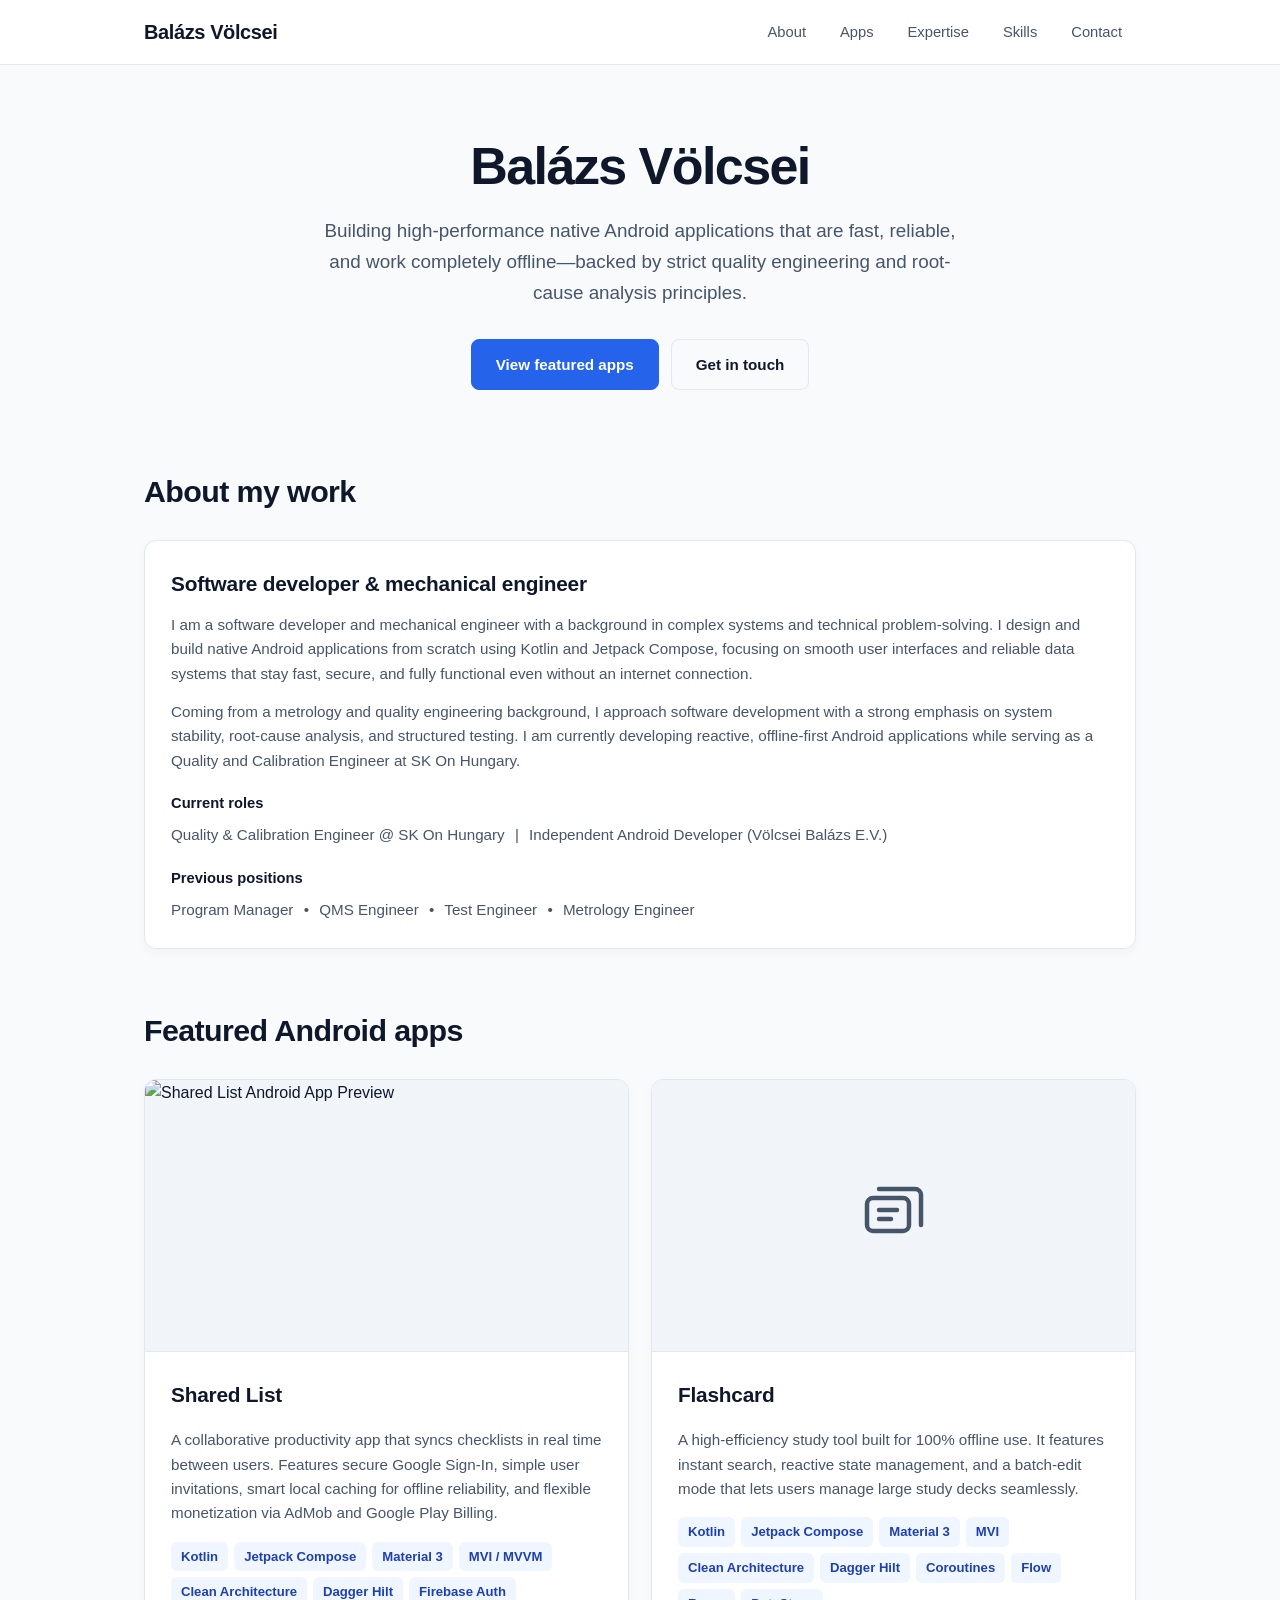
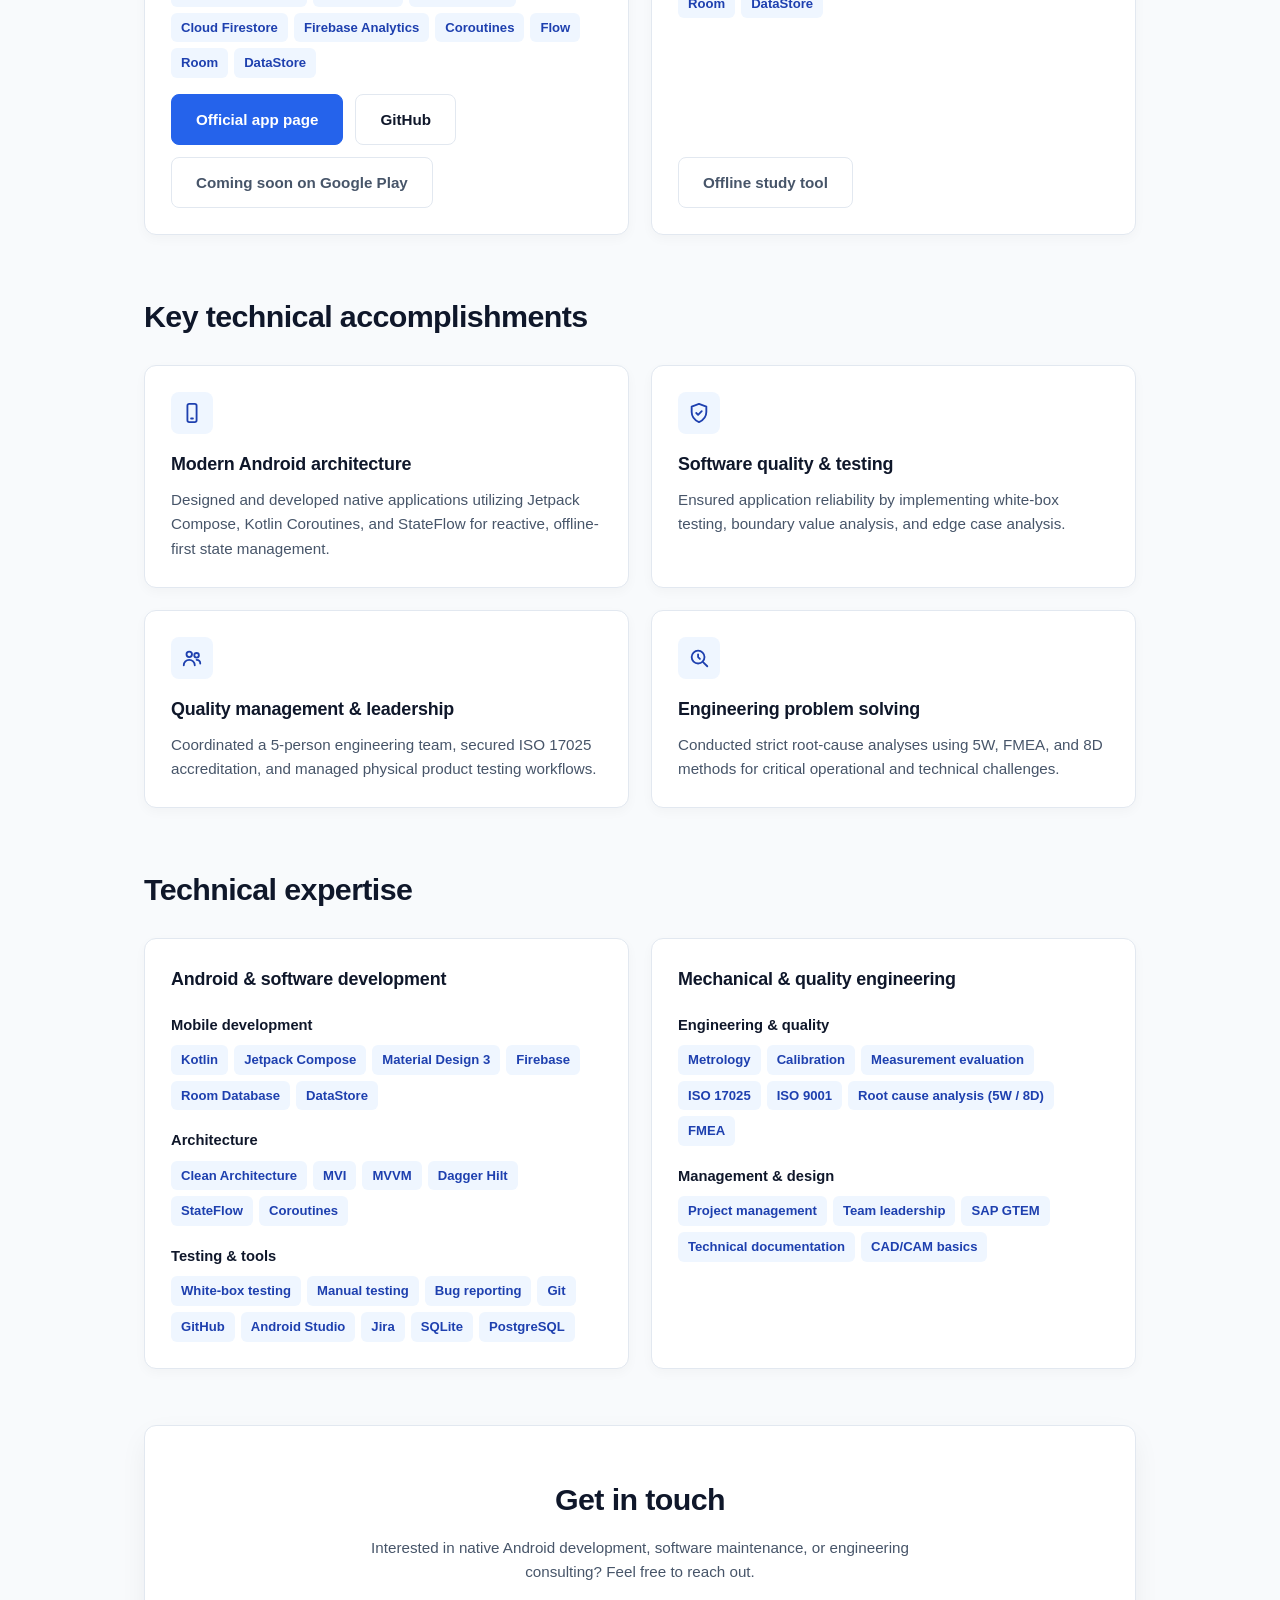
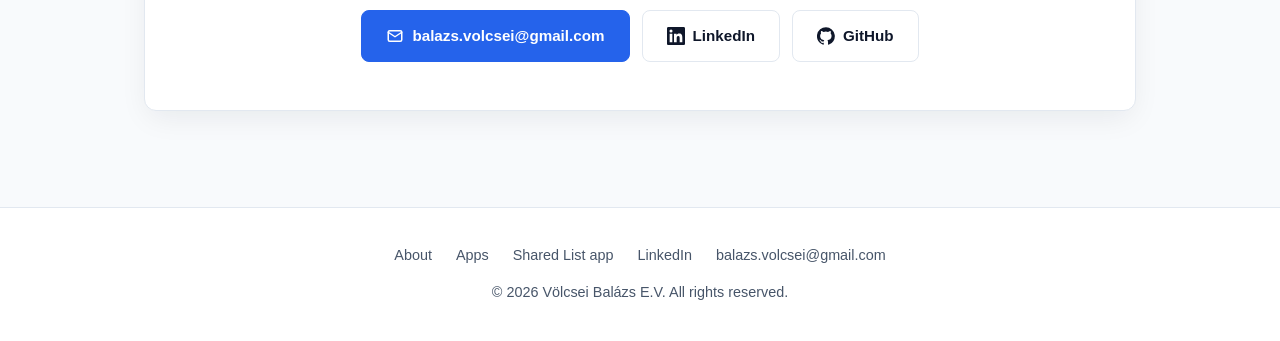
==== commit 4f356413: "refactor: update professional title and restructure about section markup in HTML and CSS" ====
--- a/index.html
+++ b/index.html
@@ -3,7 +3,7 @@
 <head>
   <meta charset="UTF-8" />
   <meta name="viewport" content="width=device-width, initial-scale=1.0" />
-  <title>Balázs Völcsei – Android developer &amp; mechanical engineer</title>
+  <title>Balázs Völcsei – Software developer &amp; mechanical engineer</title>
   <meta name="description" content="Portfolio of Balázs Völcsei: native offline-first Android apps built with Kotlin and Jetpack Compose, backed by quality engineering." />
   <meta name="color-scheme" content="light dark" />
   <link rel="stylesheet" href="style.css" />
@@ -35,16 +35,16 @@
     <section class="block" id="about">
       <h2>About my work</h2>
       <div class="card about-card">
-        <p class="role-line">Software developer &amp; mechanical engineer</p>
+        <h3 class="about-role">Software developer &amp; mechanical engineer</h3>
         <p>I am a software developer and mechanical engineer with a background in complex systems and technical problem-solving. I design and build native Android applications from scratch using Kotlin and Jetpack Compose, focusing on smooth user interfaces and reliable data systems that stay fast, secure, and fully functional even without an internet connection.</p>
         <p>Coming from a metrology and quality engineering background, I approach software development with a strong emphasis on system stability, root-cause analysis, and structured testing. I am currently developing reactive, offline-first Android applications while serving as a Quality and Calibration Engineer at SK On Hungary.</p>
-        <div class="role-strip">
-          <div>
-            <h3>Current roles</h3>
+        <div class="about-roles">
+          <div class="skill-group">
+            <h4>Current roles</h4>
             <p>Quality &amp; Calibration Engineer @ SK On Hungary <span class="sep">|</span> Independent Android Developer (Völcsei Balázs E.V.)</p>
           </div>
-          <div>
-            <h3>Previous positions</h3>
+          <div class="skill-group">
+            <h4>Previous positions</h4>
             <p>Program Manager <span class="sep">•</span> QMS Engineer <span class="sep">•</span> Test Engineer <span class="sep">•</span> Metrology Engineer</p>
           </div>
         </div>
--- a/style.css
+++ b/style.css
@@ -266,37 +266,20 @@
   margin-top: 14px;
 }
 
-.role-line {
-  color: var(--badge-text);
-  font-weight: 600;
+.about-card > h3 {
+  font-size: 1.3rem;
+  margin-bottom: 12px;
+}
+
+.about-roles {
+  margin-top: 6px;
+}
+
+.about-roles .skill-group p {
   font-size: 0.95rem;
-  margin-bottom: 12px;
-}
-
-.role-strip {
-  margin-top: 22px;
-  background: var(--badge-bg);
-  border-left: 4px solid var(--primary);
-  border-radius: 8px;
-  padding: 16px 20px;
-  display: grid;
-  gap: 12px;
-}
-
-.role-strip h3 {
-  font-size: 0.85rem;
-  font-weight: 600;
-  color: var(--badge-text);
-  margin-bottom: 2px;
-}
-
-.role-strip p {
-  color: var(--text);
-  font-weight: 500;
-}
-
-.role-strip .sep {
-  color: var(--text-muted);
+}
+
+.about-roles .sep {
   margin: 0 6px;
 }
 
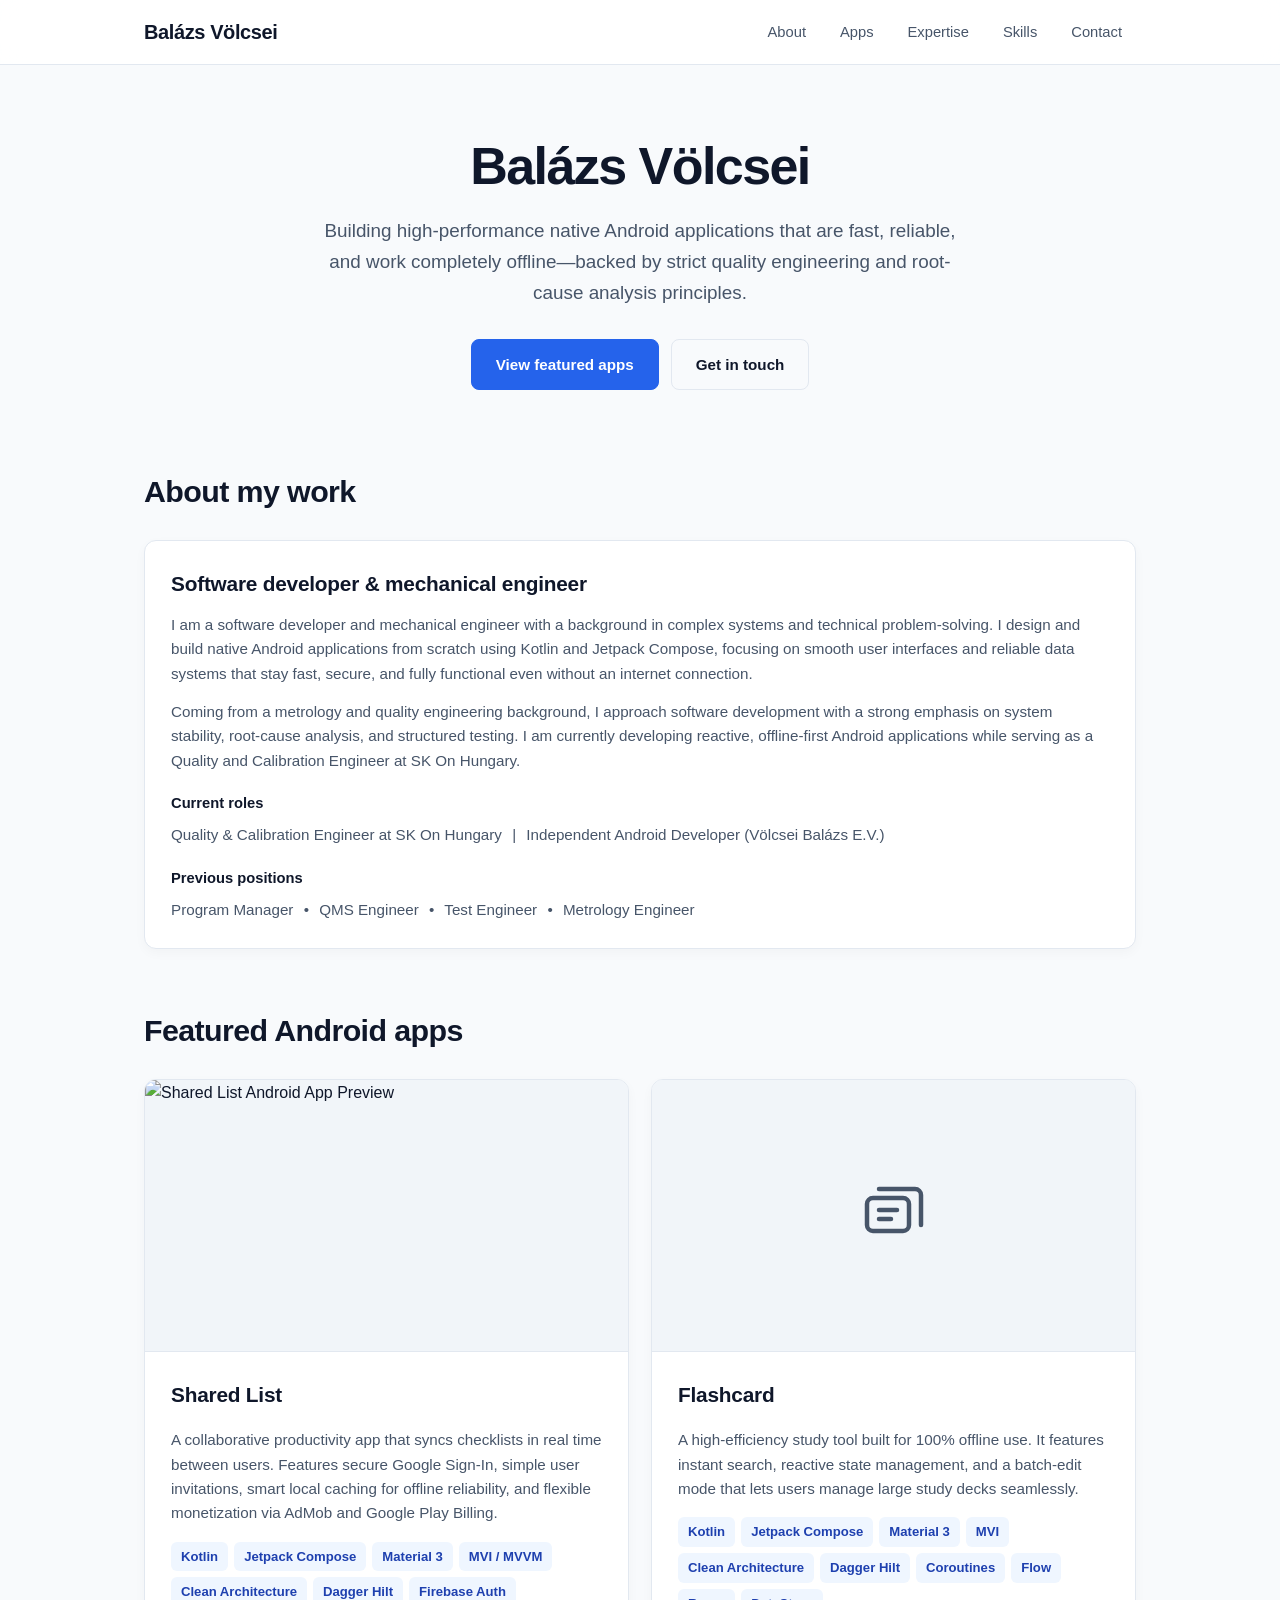
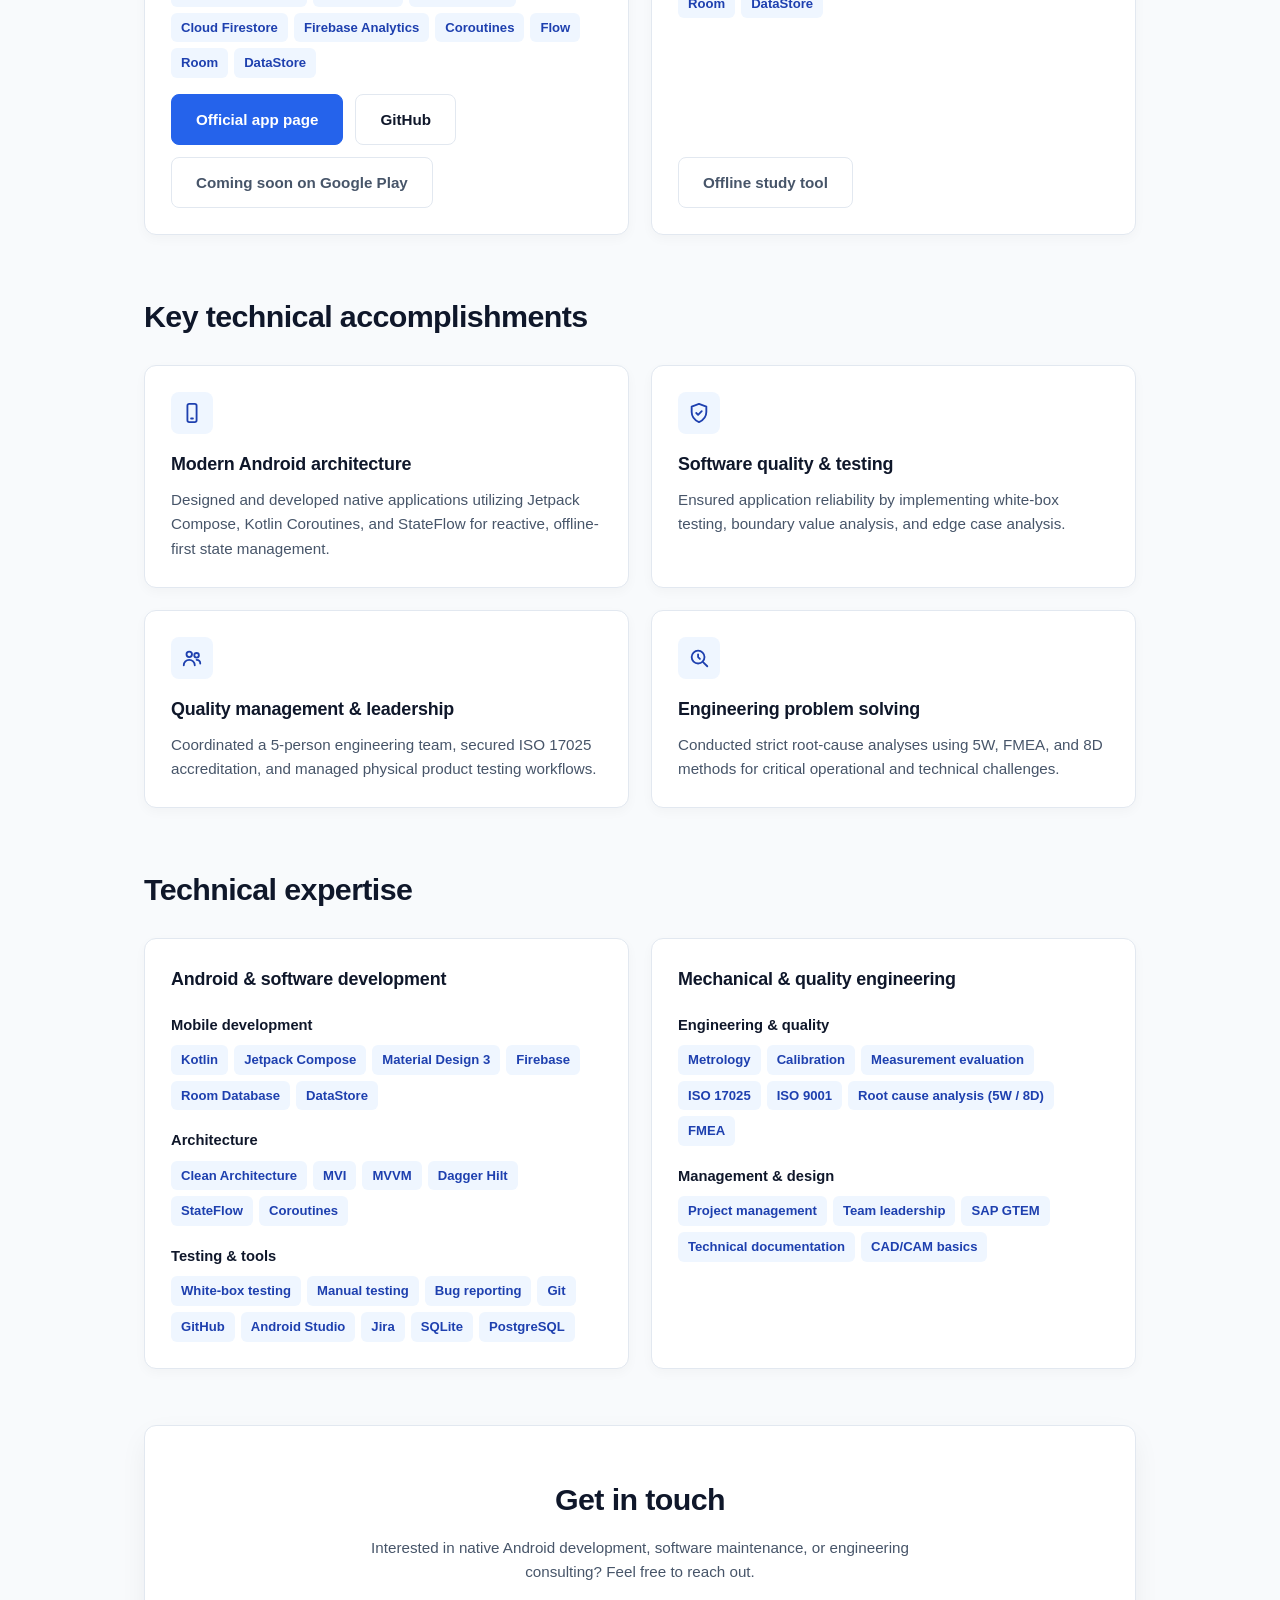
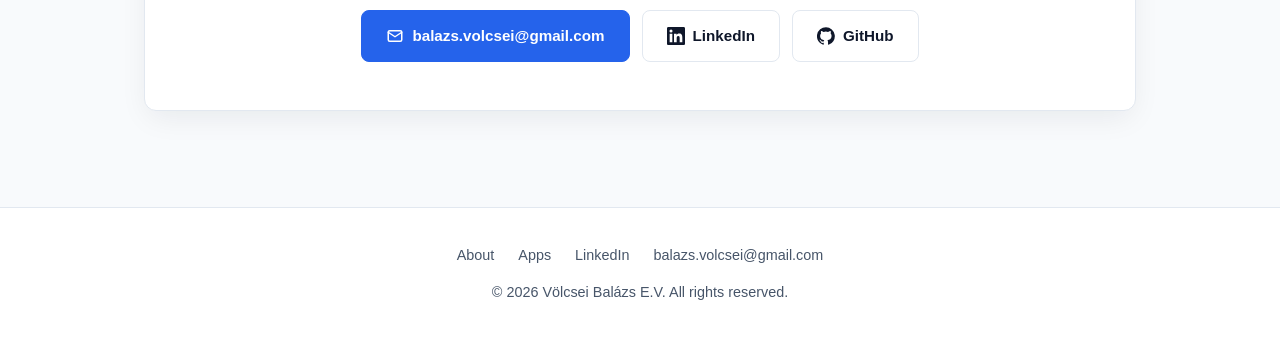
==== commit 1650c357: "refactor: update current role separator and remove outdated shared list footer link" ====
--- a/index.html
+++ b/index.html
@@ -41,7 +41,7 @@
         <div class="about-roles">
           <div class="skill-group">
             <h4>Current roles</h4>
-            <p>Quality &amp; Calibration Engineer @ SK On Hungary <span class="sep">|</span> Independent Android Developer (Völcsei Balázs E.V.)</p>
+            <p>Quality &amp; Calibration Engineer at SK On Hungary <span class="sep">|</span> Independent Android Developer (Völcsei Balázs E.V.)</p>
           </div>
           <div class="skill-group">
             <h4>Previous positions</h4>
@@ -181,7 +181,6 @@
       <div class="footer-links">
         <a href="#about">About</a>
         <a href="#apps">Apps</a>
-        <a href="https://balazs-volcsei.github.io/shared-list-android/">Shared List app</a>
         <a href="https://www.linkedin.com/in/balazs-volcsei/">LinkedIn</a>
         <a href="mailto:balazs.volcsei@gmail.com">balazs.volcsei@gmail.com</a>
       </div>
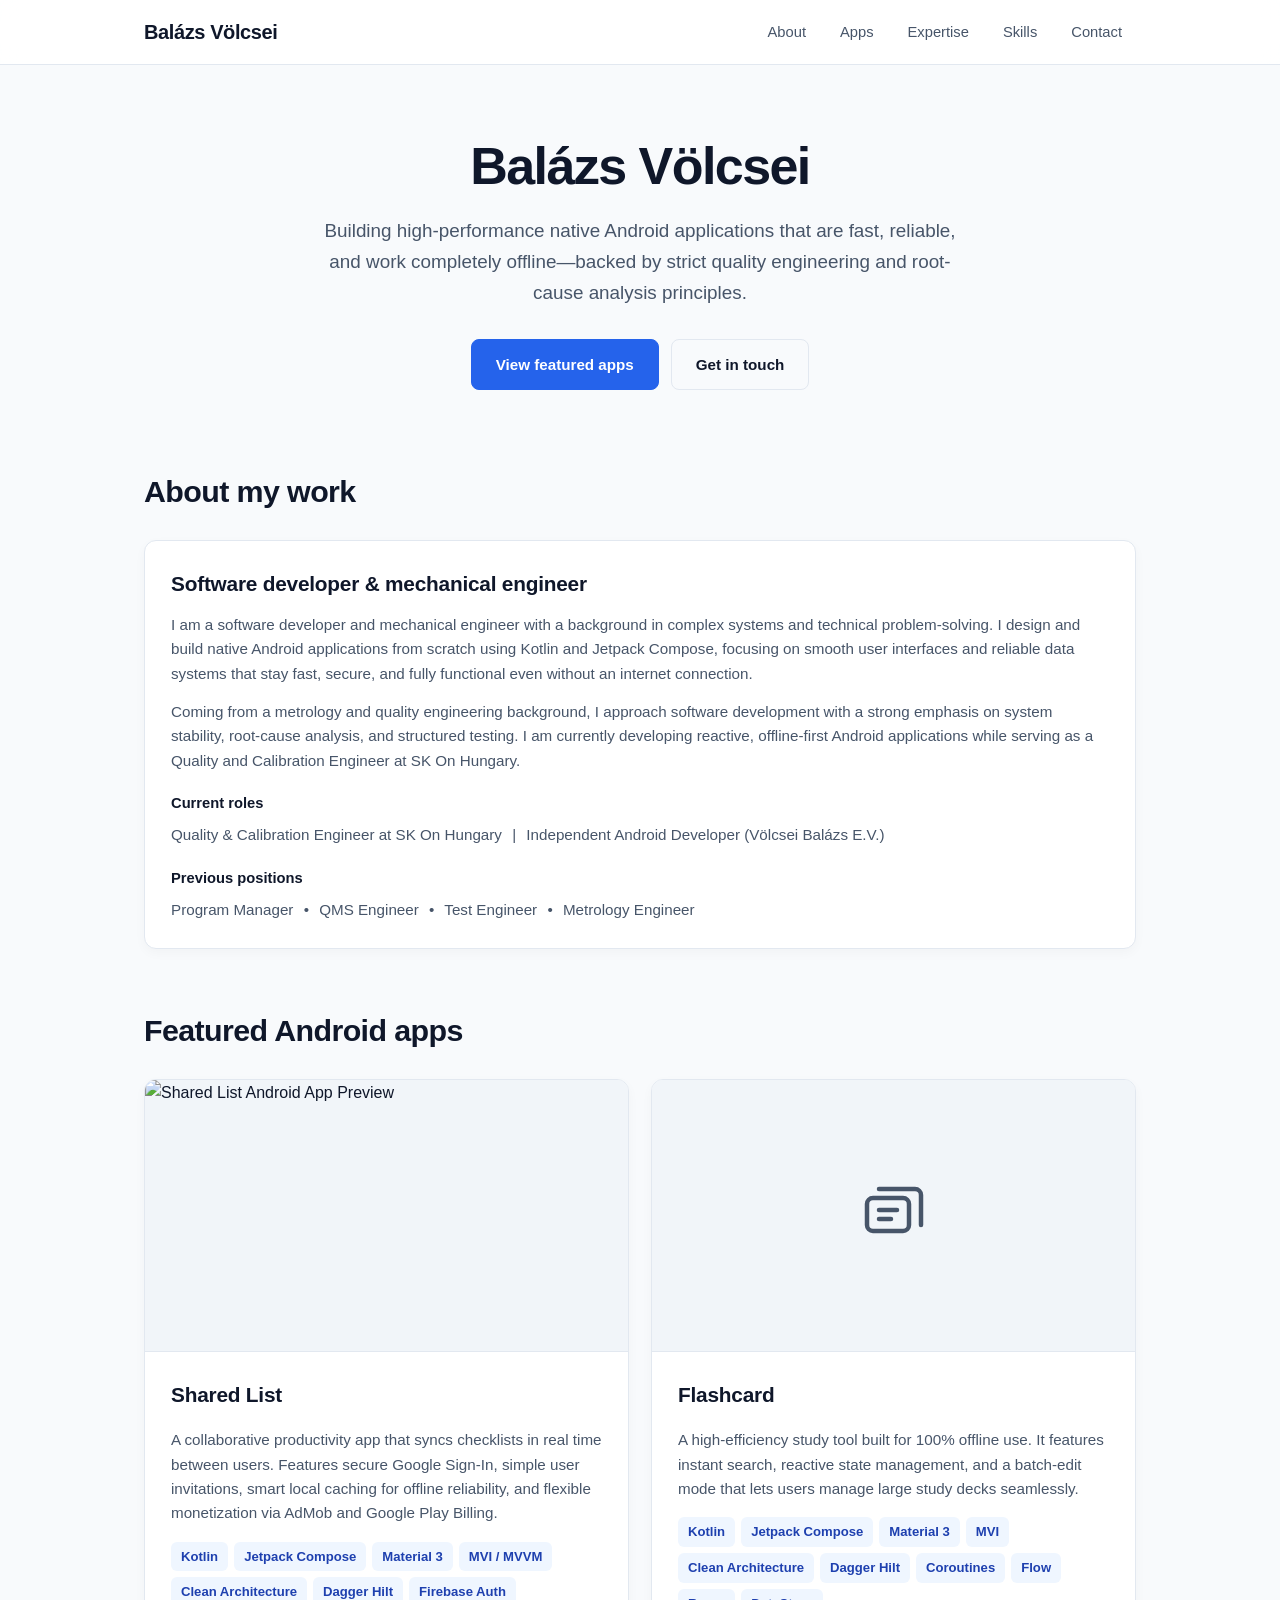
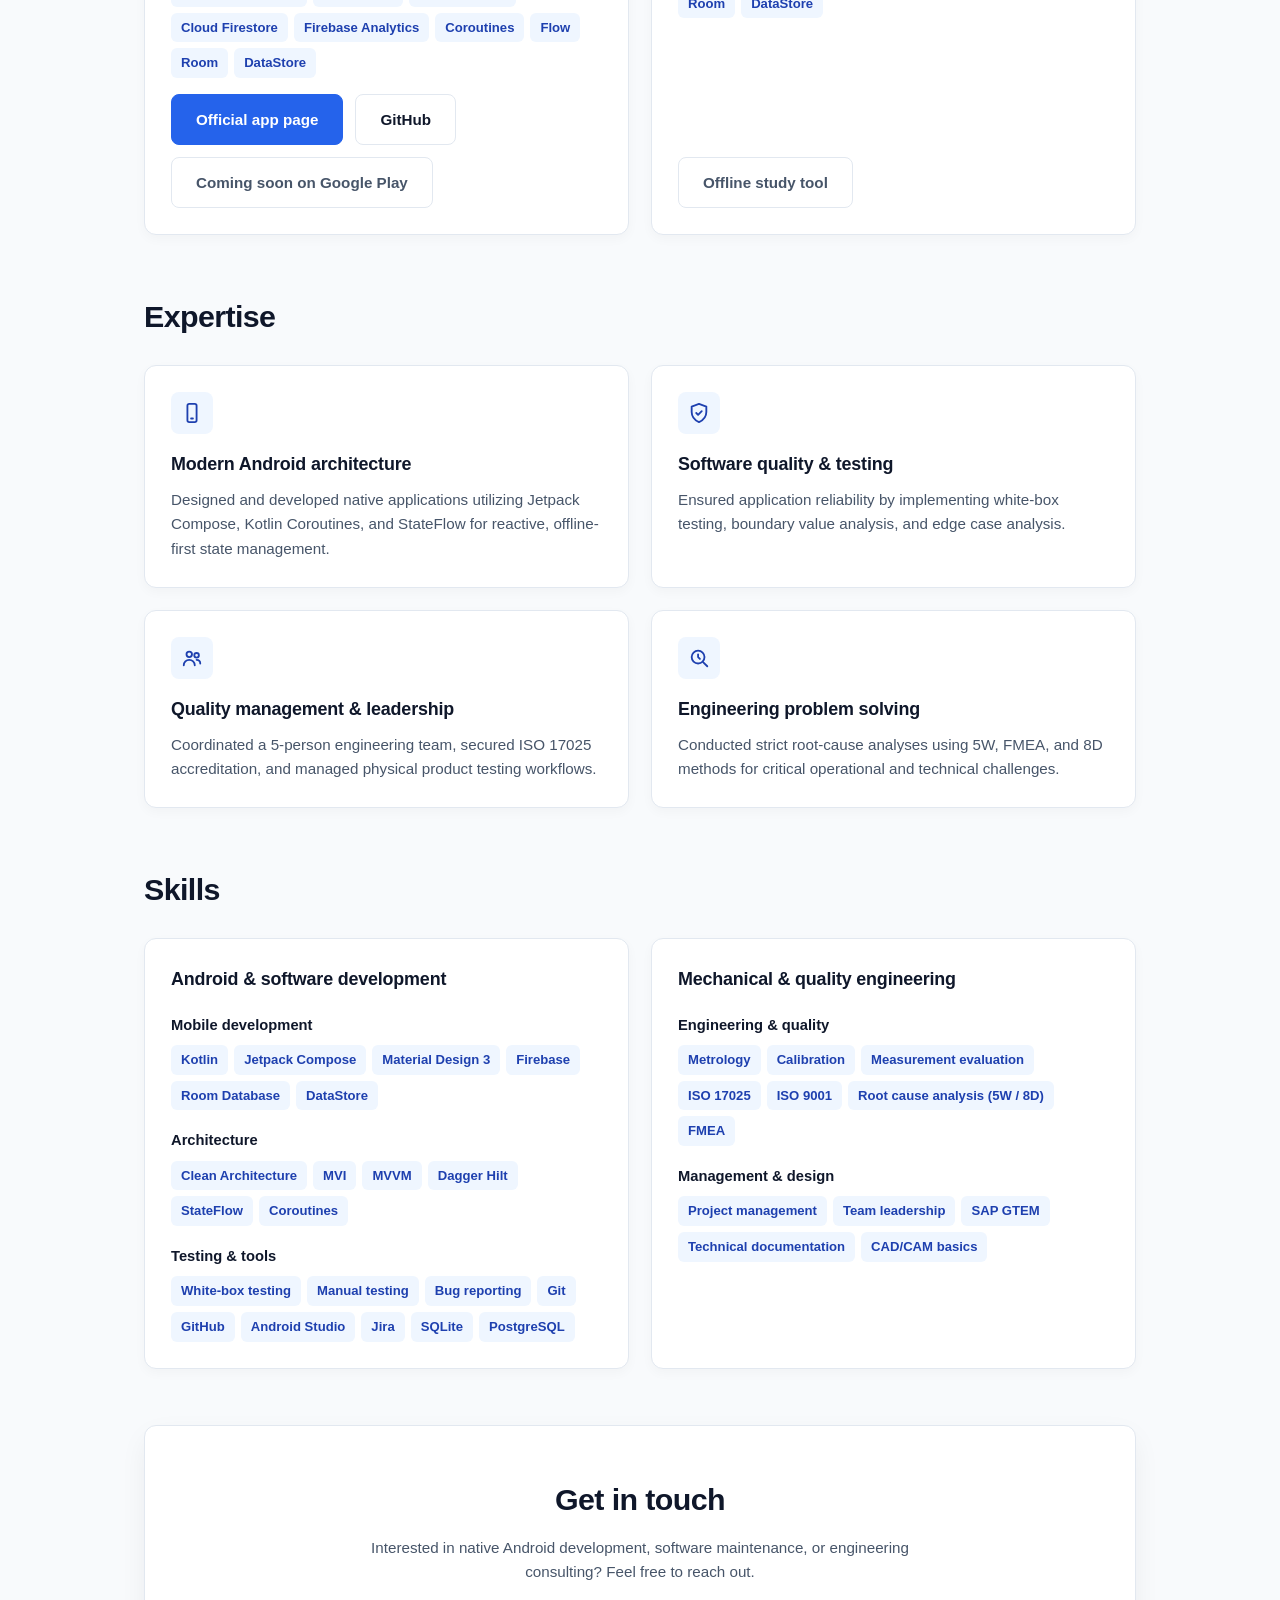
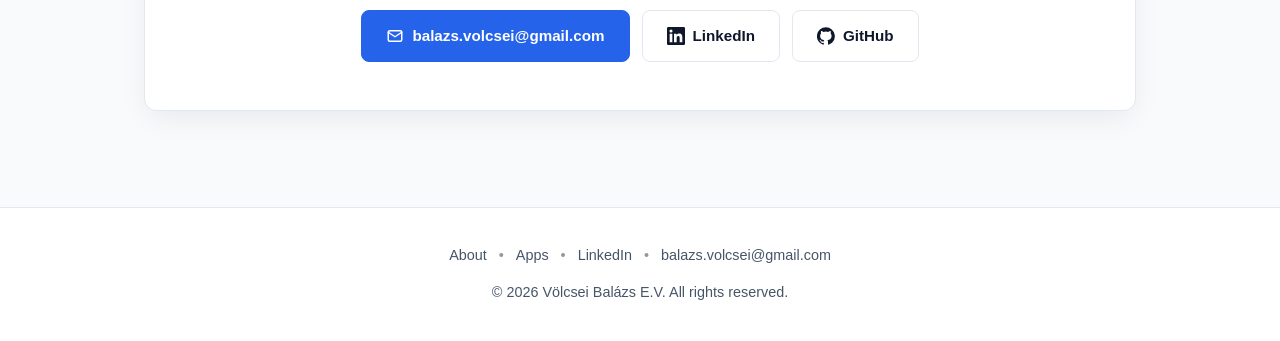
==== commit fe7a7403: "refactor: update section headings and improve mobile responsive styles and footer layout" ====
--- a/index.html
+++ b/index.html
@@ -97,7 +97,7 @@
     </section>
 
     <section class="block" id="expertise">
-      <h2>Key technical accomplishments</h2>
+      <h2>Expertise</h2>
       <div class="grid-2">
         <div class="card">
           <div class="card-icon"><svg viewBox="0 0 24 24" fill="none" stroke="currentColor" stroke-width="2" stroke-linecap="round" stroke-linejoin="round" aria-hidden="true"><rect x="7" y="2" width="10" height="20" rx="2"/><path d="M11 18h2"/></svg></div>
@@ -123,7 +123,7 @@
     </section>
 
     <section class="block" id="skills">
-      <h2>Technical expertise</h2>
+      <h2>Skills</h2>
       <div class="grid-2">
         <div class="card">
           <h3>Android &amp; software development</h3>
--- a/style.css
+++ b/style.css
@@ -409,7 +409,7 @@
   display: flex;
   justify-content: center;
   flex-wrap: wrap;
-  gap: 12px 24px;
+  gap: 10px 12px;
   margin-bottom: 14px;
 }
 
@@ -417,6 +417,14 @@
   color: var(--text-muted);
   text-decoration: none;
   transition: color 0.2s;
+}
+
+.footer-links a:not(:last-child)::after {
+  content: "\2022";
+  display: inline-block;
+  margin-left: 12px;
+  color: var(--text-muted);
+  opacity: 0.6;
 }
 
 .footer-links a:hover {
@@ -437,6 +445,10 @@
     padding: 0 16px;
   }
 
+  .brand {
+    display: none;
+  }
+
   .nav {
     flex-direction: column;
     align-items: center;
@@ -445,12 +457,14 @@
 
   .nav-links {
     justify-content: center;
-    gap: 4px;
+    flex-wrap: nowrap;
+    gap: 2px;
   }
 
   .nav-links a {
-    font-size: 0.85rem;
-    padding: 5px 10px;
+    font-size: 0.8rem;
+    padding: 5px 6px;
+    white-space: nowrap;
   }
 
   .grid-2 {
@@ -473,7 +487,30 @@
   }
 
   .footer-links {
-    gap: 10px 16px;
+    gap: 8px 8px;
+  }
+}
+
+/* Very small phones */
+@media (max-width: 380px) {
+  .nav {
+    max-width: 100%;
+  }
+
+  .nav-links {
+    max-width: 100%;
+    overflow-x: auto;
+    justify-content: flex-start;
+    scrollbar-width: none;
+  }
+
+  .nav-links::-webkit-scrollbar {
+    display: none;
+  }
+
+  .nav-links a {
+    font-size: 0.75rem;
+    padding: 5px 4px;
   }
 }
 
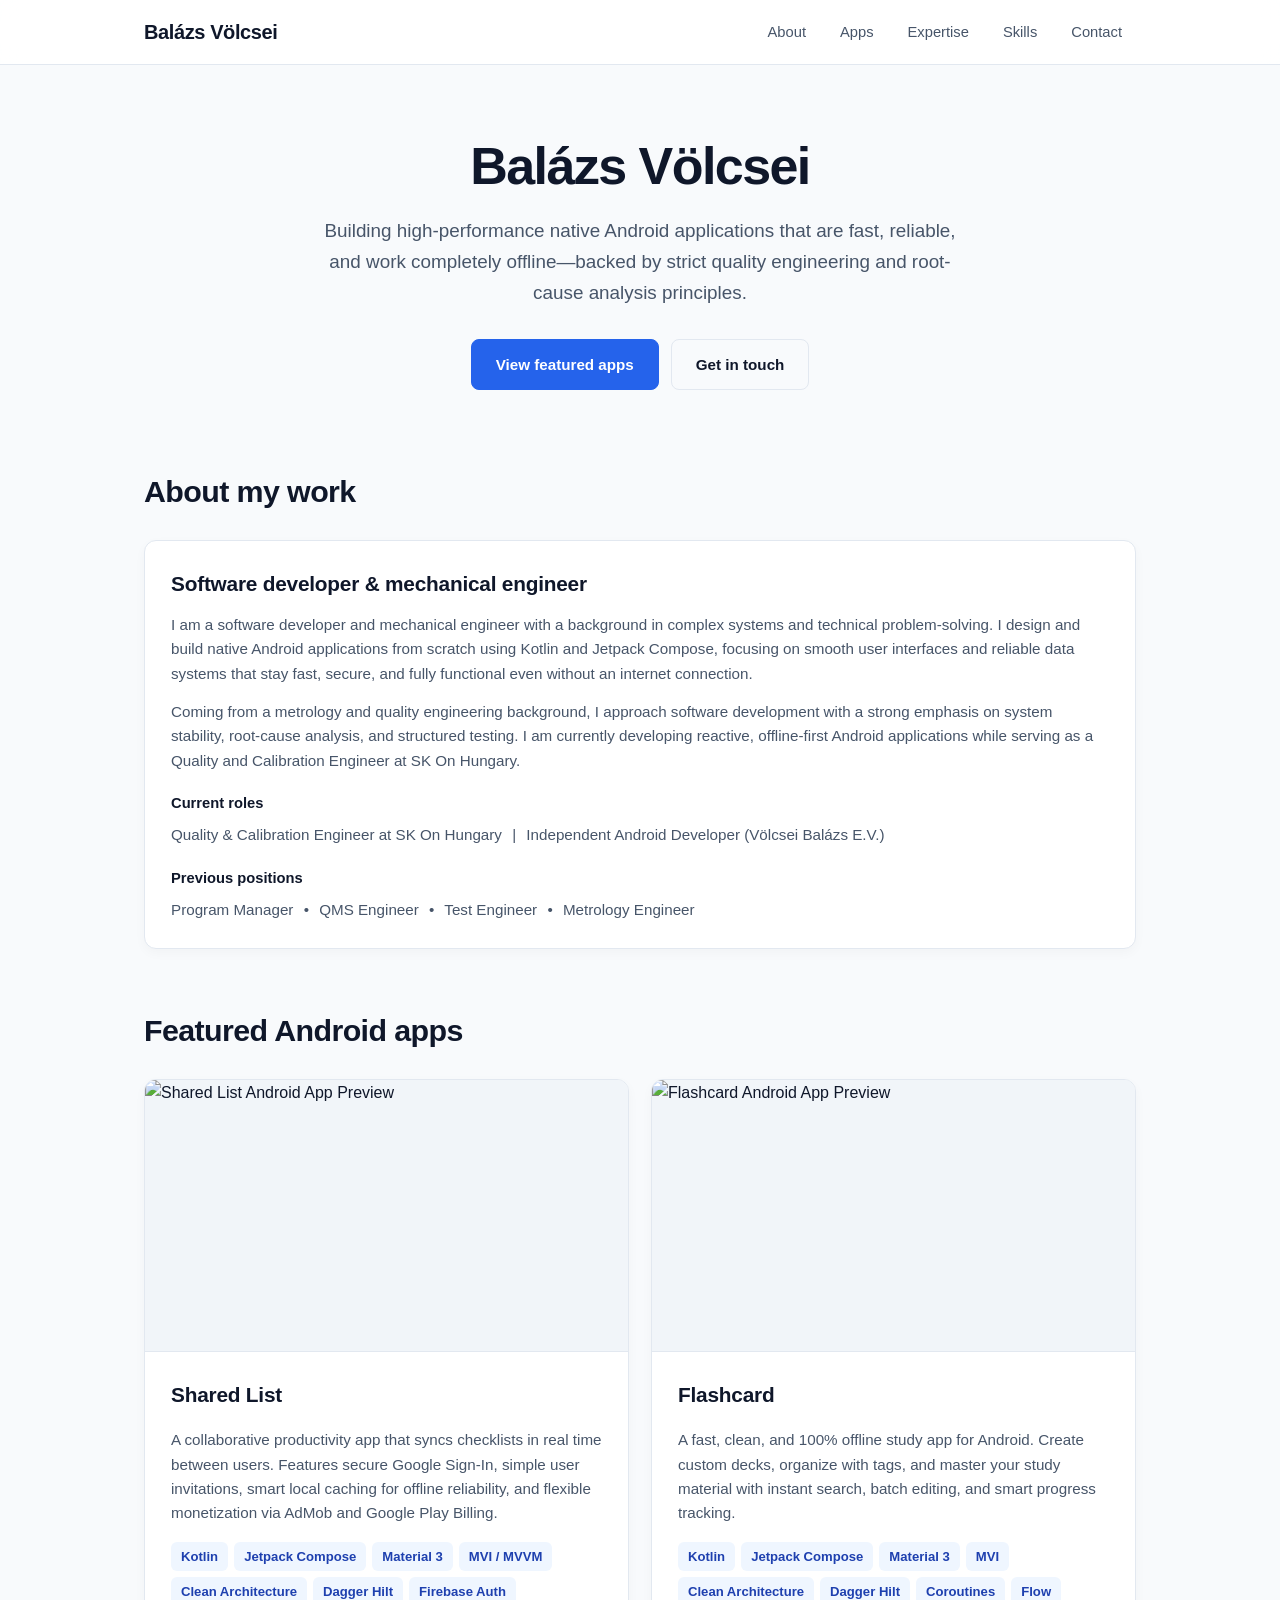
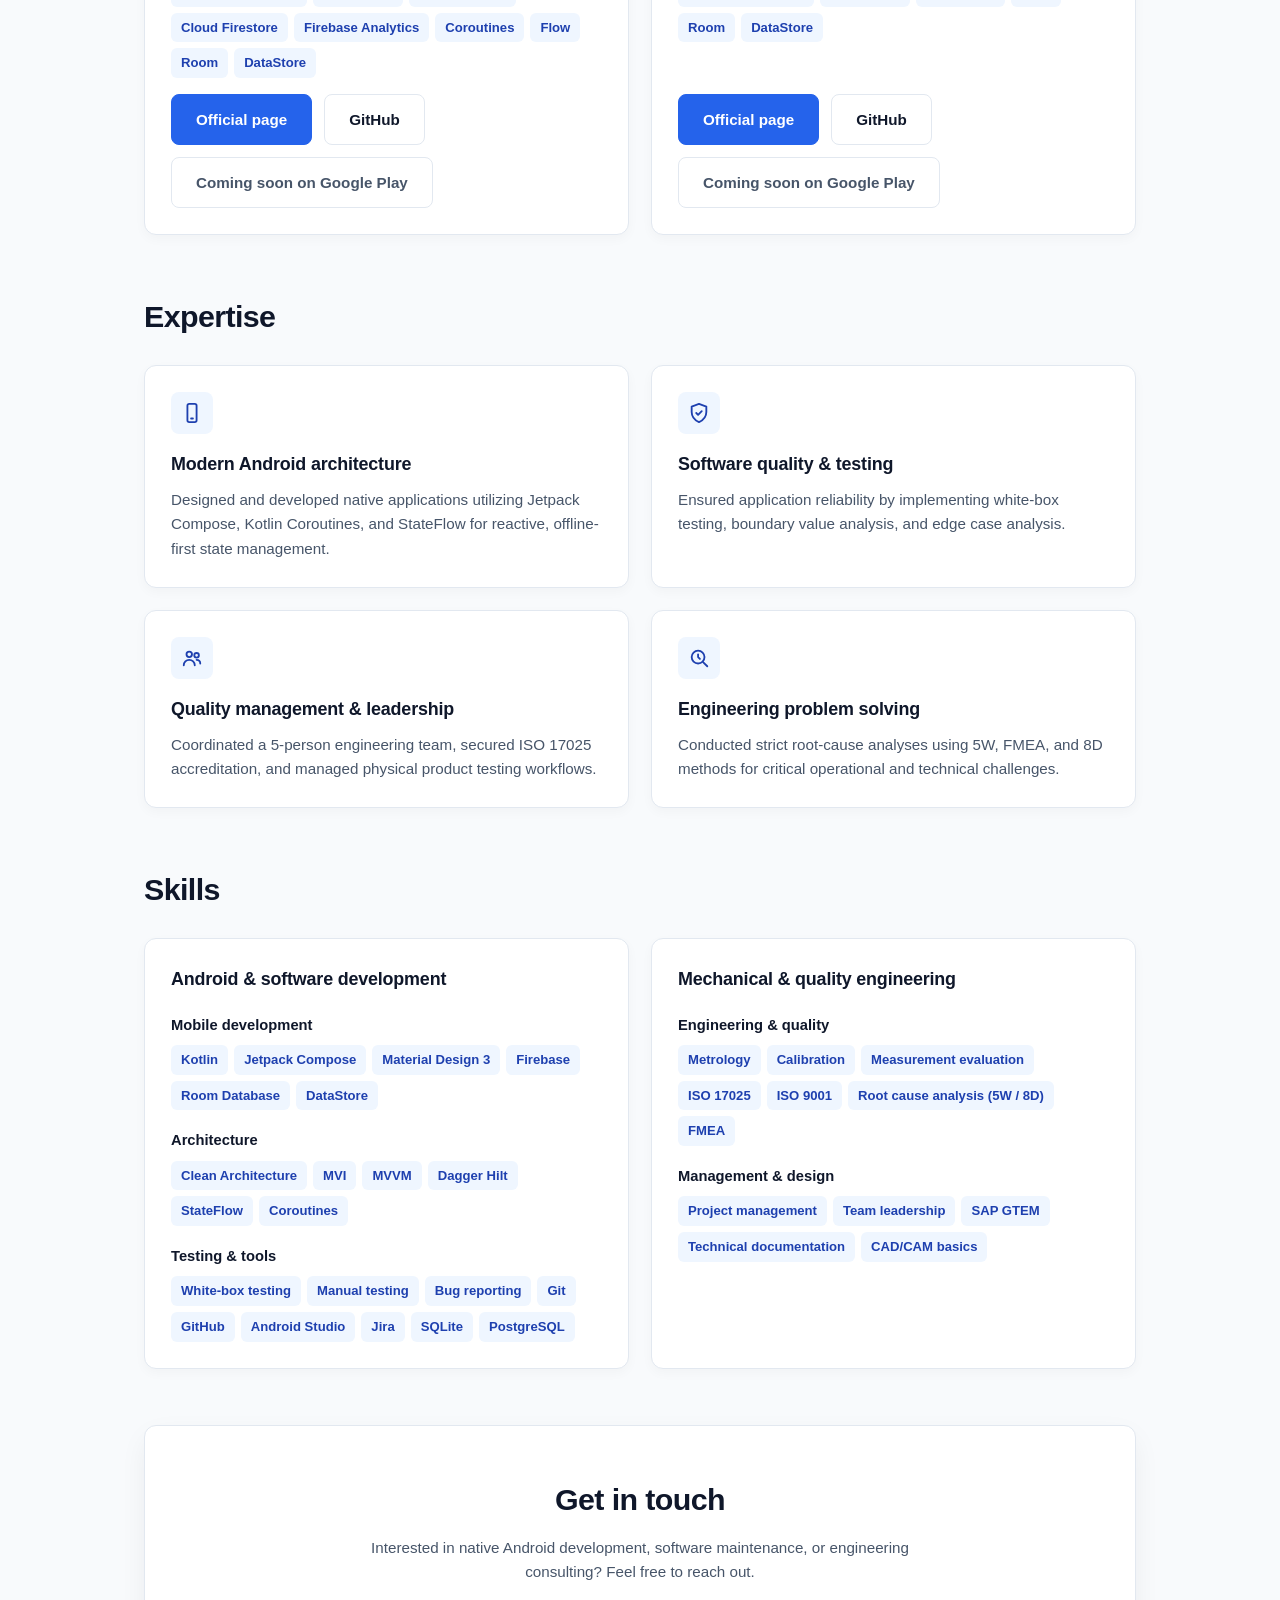
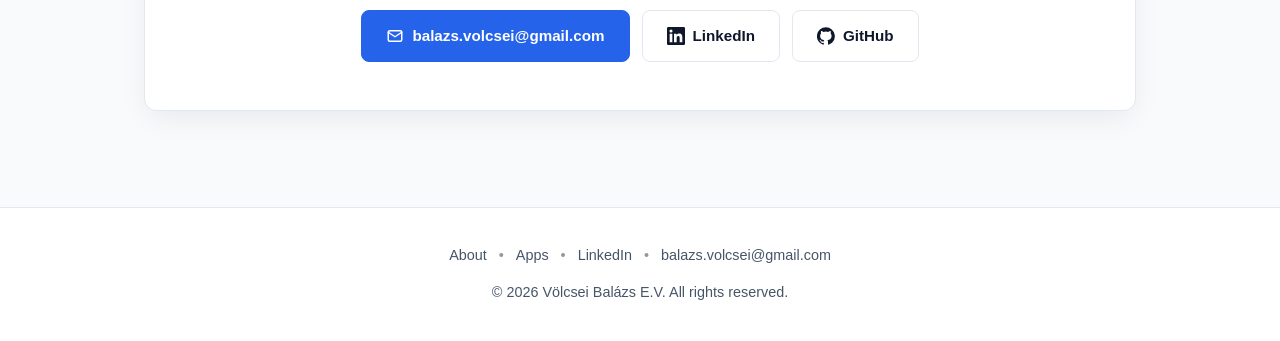
==== commit 9f63f529: "feat: add flashcard project details and update portfolio links" ====
--- a/index.html
+++ b/index.html
@@ -66,7 +66,7 @@
               <span class="tag">Kotlin</span><span class="tag">Jetpack Compose</span><span class="tag">Material 3</span><span class="tag">MVI / MVVM</span><span class="tag">Clean Architecture</span><span class="tag">Dagger Hilt</span><span class="tag">Firebase Auth</span><span class="tag">Cloud Firestore</span><span class="tag">Firebase Analytics</span><span class="tag">Coroutines</span><span class="tag">Flow</span><span class="tag">Room</span><span class="tag">DataStore</span>
             </div>
             <div class="card-actions">
-              <a class="btn" href="https://balazs-volcsei.github.io/shared-list-android/">Official app page</a>
+              <a class="btn" href="https://balazs-volcsei.github.io/shared-list-android/">Official page</a>
               <a class="btn-outline" href="https://github.com/balazs-volcsei/shared-list-android">GitHub</a>
               <span class="btn-disabled">Coming soon on Google Play</span>
             </div>
@@ -74,21 +74,19 @@
         </article>
 
         <article class="card app-card">
-          <div class="preview placeholder">
-            <!-- Swap this placeholder for the screenshot when available:
-            <img src="path/to/flashcard-screenshot.png" alt="Flashcard Android App Preview" loading="lazy" /> -->
-            <svg viewBox="0 0 24 24" fill="none" stroke="currentColor" stroke-width="1.5" stroke-linecap="round" stroke-linejoin="round" aria-hidden="true"><rect x="3" y="6" width="14" height="11" rx="2"/><path d="M7 3h12a2 2 0 0 1 2 2v10"/><path d="M7 10h6M7 13h4"/></svg>
+          <div class="preview">
+            <img src="https://raw.githubusercontent.com/balazs-volcsei/flashcard-android/main/docs/social-preview.jpg" alt="Flashcard Android App Preview" loading="lazy" />
           </div>
           <div class="app-body">
             <h3>Flashcard</h3>
-            <p>A high-efficiency study tool built for 100% offline use. It features instant search, reactive state management, and a batch-edit mode that lets users manage large study decks seamlessly.</p>
+            <p>A fast, clean, and 100% offline study app for Android. Create custom decks, organize with tags, and master your study material with instant search, batch editing, and smart progress tracking.</p>
             <div class="tags">
               <span class="tag">Kotlin</span><span class="tag">Jetpack Compose</span><span class="tag">Material 3</span><span class="tag">MVI</span><span class="tag">Clean Architecture</span><span class="tag">Dagger Hilt</span><span class="tag">Coroutines</span><span class="tag">Flow</span><span class="tag">Room</span><span class="tag">DataStore</span>
             </div>
             <div class="card-actions">
-              <!-- When published, swap the <span> below with a link to Google Play or GitHub:
-              <a class="btn" href="GOOGLE_PLAY_OR_GITHUB_URL">View app</a> -->
-              <span class="btn-disabled">Offline study tool</span>
+              <a class="btn" href="https://balazs-volcsei.github.io/flashcard-android/">Official page</a>
+              <a class="btn-outline" href="https://github.com/balazs-volcsei/flashcard-android">GitHub</a>
+              <span class="btn-disabled">Coming soon on Google Play</span>
             </div>
           </div>
         </article>
